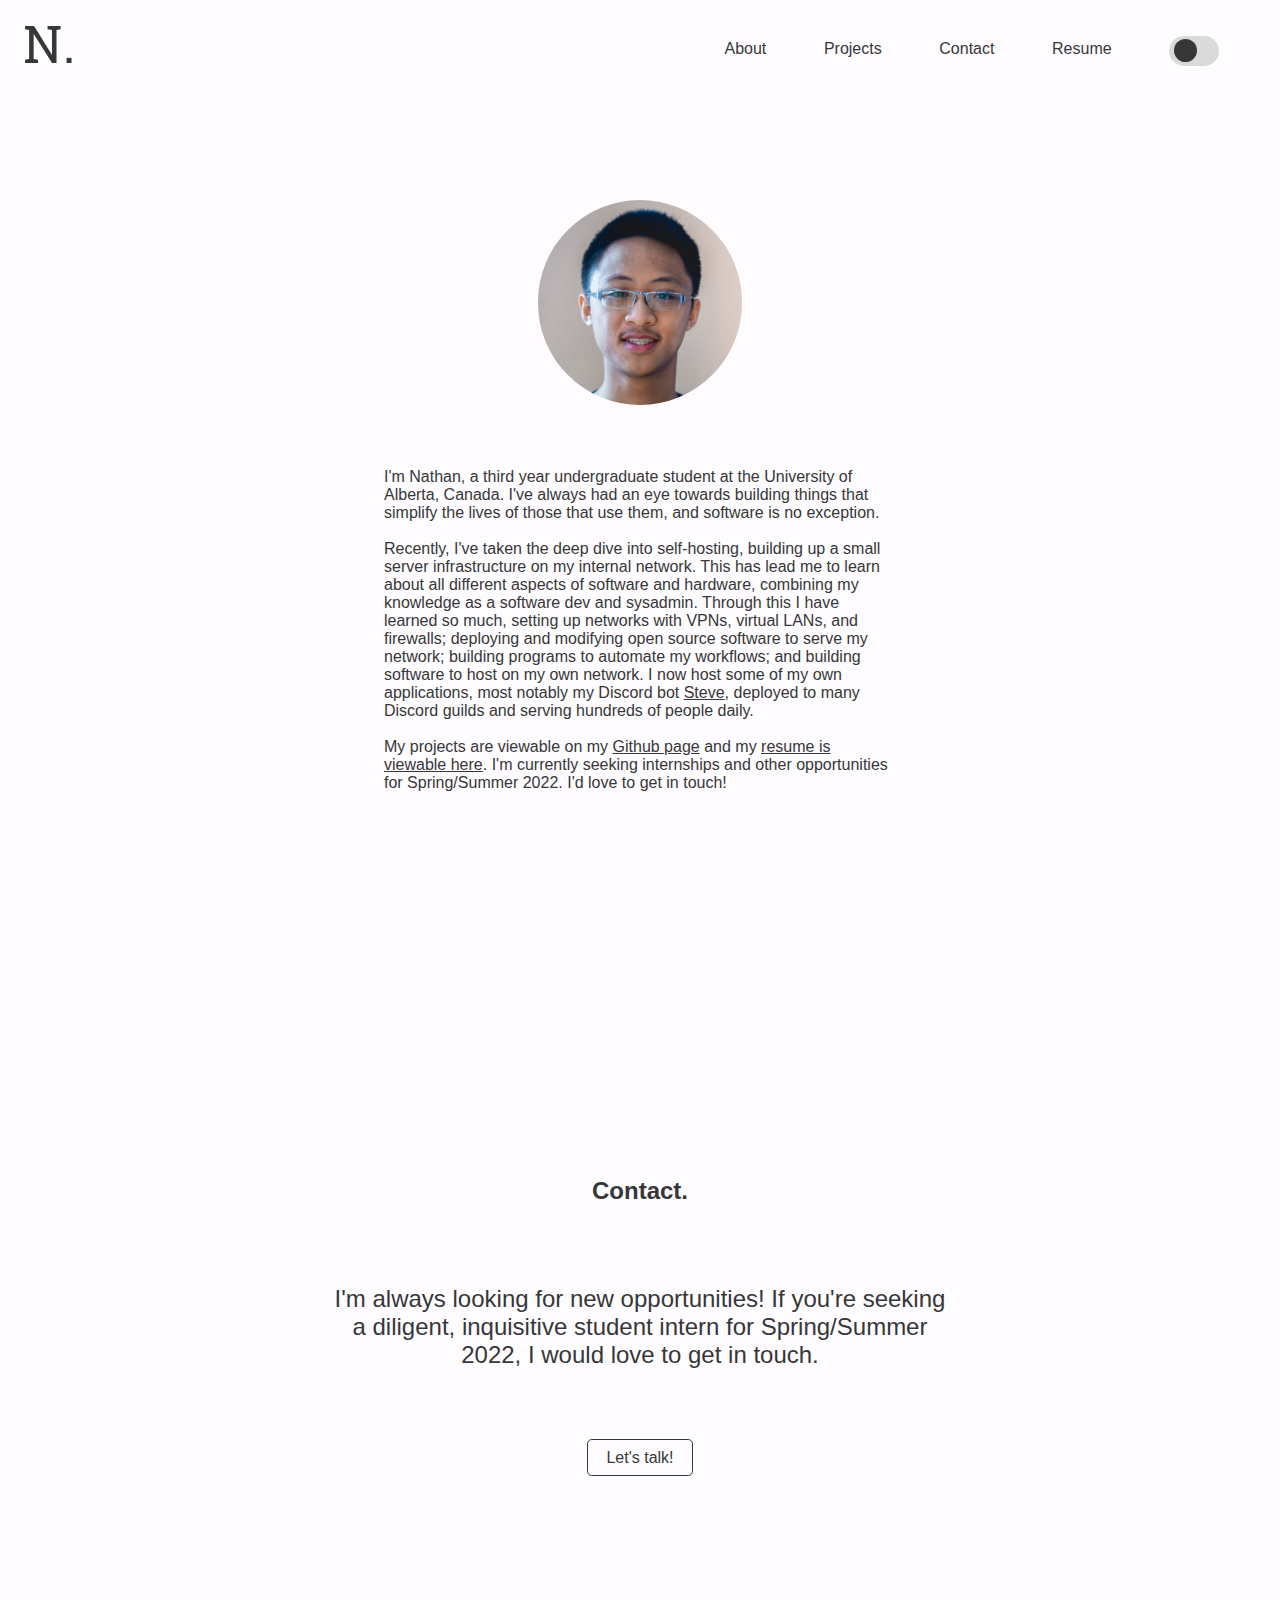
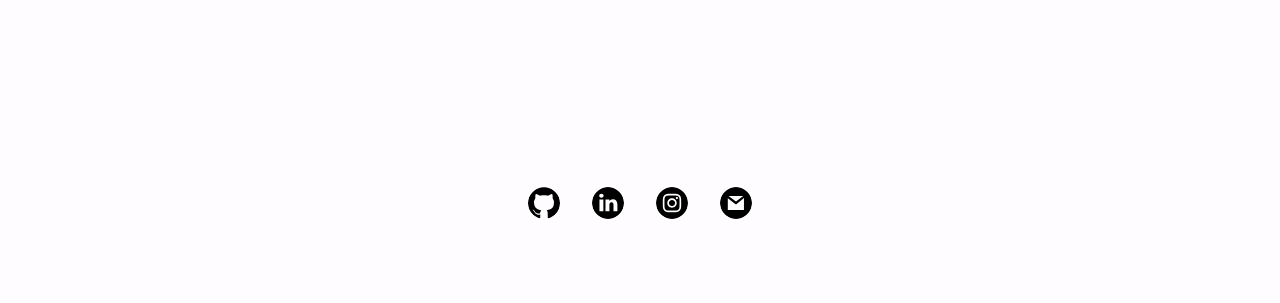
==== about.html @ d9bddba5 "Feat: Skip navigation button" ====
<!DOCTYPE html>
<html lang="en">

<head>
    <title>About</title>
    <link rel='icon' href='assets/icon.png' type='image/png' />
    <link rel="stylesheet" href="css/styles.css">
    <link
        href="https://fonts.googleapis.com/css2?family=DM+Mono&family=Montserrat&family=Roboto+Slab:wght@300;400&display=swap"
        rel="stylesheet">
    <meta http-equiv="Content-Type" content="text/html; charset=utf-8" />
    <meta name="viewport" content="width=device-width, initial-scale=1.0">

    <meta name="title" content="About Nathan Tang">
    <meta name="description"
        content="Hi there! I'm Nathan, a computing science undergraduate and software developer in Edmonton, CA.">

</head>

<body>

    <header>
        <a class="skipNavLink" href="#mainContent">Skip to main content</a>
        <a id="logo" title="Home" href="index.html">N.</a>
        <div class="navbar" id="navbar">
            <div id='navFloat'>
                <div id="navlinktop">
                    <a href='about.html' class="navlink">About</a>
                    <a href='projects.html' class="navlink">Projects</a>
                    <a href='index.html#contactIndex' class="navlink">Contact</a>
                    <a href='resume.html' class="navlink">Resume</a>
                    <label class="switch navlink" title="Toggle dark mode"><input id="toggle" type="checkbox"><span
                            class="slider round"></span></label>
                </div>
                <a href="javascript:void(0);" class="icon" onclick="hamburgerMenu()">
                    <img id="hamburgerMenuImage" src="assets/images/hamburger.svg" alt="Menu"></a>
            </div>
        </div>
    </header>

    <div id="mainContent">

        <div id="about">
            <img id="profile-image" src="assets/images/profileRes.jpg" alt="Profile picture">
            <div id="aboutText">
                <p></p>
                <p id="aboutDesc">I'm Nathan, a third year undergraduate student at the University of Alberta, Canada.
                    I've
                    always had an eye towards building things that simplify the lives of those that use them, and
                    software
                    is no exception. <br><br> Recently, I've taken the deep dive into self-hosting, building up a small
                    server infrastructure on my internal network. This has lead me to learn about all different aspects
                    of
                    software and hardware, combining my knowledge as a software dev and sysadmin. Through this I have
                    learned so much, setting up networks with VPNs, virtual LANs, and firewalls; deploying and modifying
                    open source software to serve my network; building programs to automate my workflows; and building
                    software to host on my own network. I now host some of my own applications, most notably my Discord
                    bot
                    <a href="https://top.gg/bot/773117222380896276" target="_blank" rel="noopener noreferrer">Steve</a>,
                    deployed to many Discord
                    guilds and serving hundreds of people daily. <br><br> My projects are viewable on my <a
                        href="https://github.com/nathanlytang" target="_blank" rel="noopener noreferrer">Github page</a>
                    and
                    my <a href="assets/Nathan Tang - Resume.pdf" target="_blank" rel="noopener noreferrer">resume is
                        viewable here</a>. I'm currently seeking
                    internships and other opportunities for Spring/Summer 2022. I'd love to get in touch!
                </p>
            </div>
        </div>


        <div class="contact" id="contactResume">
            <h2>Contact.</h2>
            <p class="contactDesc">I'm always looking for new opportunities! If you're seeking a diligent, inquisitive
                student intern for Spring/Summer 2022, I would love to get in touch.</p>
            <a class="letsTalkButton" href="mailto:nathan.ly.tang@gmail.com">Let's talk!</a>
        </div>

    </div>
    
    <div id="footer">
        <a target="_blank" rel="noopener noreferrer" class="footerLogo" href="https://github.com/nathanlytang/"
            title="GitHub"><img class="footerLogoImage" src="assets/images/GitHub-Mark-120px.svg" alt="Github"></a>
        <a target="_blank" rel="noopener noreferrer" class="footerLogo" href="https://www.linkedin.com/in/nathan-tang/"
            title="LinkedIn"><img class="footerLogoImage" src="assets/images/linkedin.svg" alt="Linkedin"></a>
        <a target="_blank" rel="noopener noreferrer" class="footerLogo" href="https://instagram.com/nathanlytang/"
            title="Instagram"><img class="footerLogoImage" src="assets/images/instagram.svg" alt="Instagram"></a>
        <a target="_blank" rel="noopener noreferrer" class="footerLogo" href="mailto:nathan.ly.tang@gmail.com"
            title="Email"><img class="footerLogoImage" src="assets/images/email.svg" alt="Email"></a>
    </div>


    <script src="js/main.js"></script>
</body>

</html>
---- css/styles.css ----
@media (prefers-color-scheme: light) {
    :root {
        --background-color: #FEFCFE;
        --foreground-color: #FEFCFE;
        /* --foreground-color: #36F1CD; */
        --shade-color: #FEFCFE;
        --accent-color: #373739;
        --title-color: #373739;
        --caption-color: #373739;
        --description-color: #373739;
        --filter-inverted: invert(0);
        --boxshadow: #dadada;
        --toggle: #373739;
        --toggle-bg: #dadada;
        --hover: #f5f5f5;
        --default-font: -apple-system, BlinkMacSystemFont, 'Segoe UI', Roboto, Oxygen, Ubuntu, Cantarell, 'Open Sans', 'Helvetica Neue', sans-serif;
        /* #222F41 */
        /* #373739 */
        /* #FEFCFE */
        /* #5076AD */
    }

    :root.dark {
        --background-color: #2F3136;
        --foreground-color: #2F3136;
        --title-color: #e3e3e3;
        --caption-color: #e3e3e3;
        --description-color: #d4d4d4;
        --shade-color: #323439;
        --boxshadow: #242529;
        --accent-color: #e3e3e3;
        --filter-inverted: invert(1);
        --toggle: #e3e3e3;
        --toggle-bg: #474a52;
        --hover: #26282c;
        --default-font: font-family: -apple-system, BlinkMacSystemFont, 'Segoe UI', Roboto, Oxygen, Ubuntu, Cantarell, 'Open Sans', 'Helvetica Neue', sans-serif;
    }
}

html {
    scroll-behavior: smooth;
}

body {
    margin: 0px 0px;
    z-index: 1;
    background-color: var(--background-color);
}

h2 {
    font-family: -apple-system, BlinkMacSystemFont, 'Segoe UI', Roboto, Oxygen, Ubuntu, Cantarell, 'Open Sans', 'Helvetica Neue', sans-serif;
    margin-bottom: 4rem;
    text-align: center;
    color: var(--title-color);
}

p {
    font-family: -apple-system, BlinkMacSystemFont, 'Segoe UI', Roboto, Oxygen, Ubuntu, Cantarell, 'Open Sans', 'Helvetica Neue', sans-serif;
    color: var(--description-color);
}

a {
    font-family: -apple-system, BlinkMacSystemFont, 'Segoe UI', Roboto, Oxygen, Ubuntu, Cantarell, 'Open Sans', 'Helvetica Neue', sans-serif;
    color: var(--description-color);
}

/* Navigation Bar */

.skipNavLink {
    /* border: 2px solid red; */
    background-color: #fa3939;
    padding: 0.5rem;
    border-radius: 0 0 8px 8px;
    color: white;
    font-size: 1rem;
    position: absolute;
    margin-left: 6rem;
    text-decoration: none;
    transform: translateY(-100%);
    outline: #fa3838;
}

.skipNavLink:focus {
    transform: translateY(0);
    transition-duration: 0.1s;
}

.navbar {
    overflow: hidden;
}

.navbar #navFloat {
    float: right;
}

.navbar #navlinktop {
    margin-right: 2rem;
    user-select: none;
}

.navbar .navlink {
    /* font-family: 'Roboto Slab', serif; */
    font-family: -apple-system, BlinkMacSystemFont, 'Segoe UI', Roboto, Oxygen, Ubuntu, Cantarell, 'Open Sans', 'Helvetica Neue', sans-serif;
    float: left;
    display: block;
    color: var(--title-color);
    text-align: center;
    text-decoration: none;
    margin: 2.5rem 1.8rem;
}

.navbar .icon {
    display: none;
    margin: 1.5rem;
    filter: var(--filter-inverted);
}

@media screen and (max-width: 600px) {
    .navbar .navlink {
        display: none;
    }

    .navbar .icon {
        float: right;
        display: block;
    }
}

@media screen and (max-width: 600px) {
    .navbar.responsive {
        position: relative;
    }

    .navbar.responsive .icon {
        position: absolute;
        right: 0;
        top: 0;
    }

    .navbar.responsive #navlinktop {
        margin-top: 4rem;
    }

    .navbar.responsive .navlink {
        font-size: 1.3rem;
        float: none;
        display: block;
        text-align: left;
        margin: 0 1rem 0.5rem 0;
    }
}

/* Dark mode toggle */

.switch {
    float: right;
    position: relative;
    width: 50px;
    height: 30px;
    bottom: 4px;
}

.switch input {
    opacity: 0;
    width: 0;
    height: 0;
}

.slider {
    position: absolute;
    cursor: pointer;
    top: 0;
    left: 0;
    right: 0;
    bottom: 0;
    background-color: var(--toggle-bg);
    -webkit-transition: .4s cubic-bezier(0.85, 0.05, 0.18, 1.35);
    transition: .4s cubic-bezier(0.85, 0.05, 0.18, 1.35);
}

.slider:before {
    position: absolute;
    content: "";
    height: 23px;
    width: 23px;
    left: 5px;
    bottom: 4px;
    background-color: var(--toggle);
    -webkit-transition: .4s cubic-bezier(0.85, 0.05, 0.18, 1.35);
    transition: .4s cubic-bezier(0.85, 0.05, 0.18, 1.35);
}

input:checked+.slider {
    background-color: var(--toggle-bg);
}

input:focus+.slider {
    box-shadow: 0 0 1px var(--toggle-bg);
}

input:checked+.slider:before {
    -webkit-transform: translateX(17px);
    -ms-transform: translateX(17px);
    transform: translateX(17px);
}

.slider.round {
    border-radius: 34px;
}

.slider.round:before {
    border-radius: 50%;
}

/* Logo */

#logo {
    font-family: 'Roboto Slab', serif;
    font-size: 3.2rem;
    margin: 1vh 2.5vh;
    padding-bottom: 1vh;
    float: left;
    text-decoration: none;
    color: var(--title-color);
    user-select: none;
}

#logo:visited {
    color: var(--title-color);
}

#logo:hover {
    animation: bounce 0.5s 1;
    -webkit-animation: bounce 0.5s 1;
    -moz-animation: bounce 0.5s 1;
    -o-animation: bounce 0.5s 1;
}

#backgroundWrapper {
    width: 100%;
    background: linear-gradient(170deg, var(--background-color) 0%, var(--background-color) 60%, var(--foreground-color) 60%, var(--foreground-color) 100%);
}

/* Description Section */

#description {
    clear: both;
    padding: 1vw 5.3vh;
    padding-top: 10.67vh;
    margin: auto;
    width: 70%;
    text-align: left;
    font-family: -apple-system, BlinkMacSystemFont, 'Segoe UI', Roboto, Oxygen, Ubuntu, Cantarell, 'Open Sans', 'Helvetica Neue', sans-serif;
    color: var(--description-color);
}

#hiDesc {
    margin-bottom: 0px;
    font-family: 'DM Mono', monospace;
    font-size: 0.9rem;
    color: var(--accent-color);
}

#name {
    font-size: 5rem;
    font-family: -apple-system, BlinkMacSystemFont, 'Segoe UI', Roboto, Oxygen, Ubuntu, Cantarell, 'Open Sans', 'Helvetica Neue', sans-serif;
    margin: 0px 0px 0px 0px;
    color: var(--title-color);
}

#nameDesc {
    font-family: -apple-system, BlinkMacSystemFont, 'Segoe UI', Roboto, Oxygen, Ubuntu, Cantarell, 'Open Sans', 'Helvetica Neue', sans-serif;
    font-size: 2.5rem;
    margin: 0px 0px 0px 0px;
    color: var(--caption-color);
}

#descriptionParagraph {
    width: 70%;
    text-align: left;
    overflow-wrap: break-word;
    margin-bottom: 10.67vh;
    font-size: 1rem;
}

#school-link:link {
    text-decoration: none;
    color: inherit;
}

#school-link:visited {
    color: inherit;
}

.letsTalkButton {
    font-family: -apple-system, BlinkMacSystemFont, 'Segoe UI', Roboto, Oxygen, Ubuntu, Cantarell, 'Open Sans', 'Helvetica Neue', sans-serif;
    margin-top: 0.53vh;
    border-style: solid;
    border-color: var(--accent-color);
    border-width: 0.2vh;
    padding: 1vh 2.1vh;
    border-radius: 0.53vh;
    text-decoration: none;
    color: var(--accent-color);
}

.letsTalkButton:visited {
    color: black;
}

#mainContent {
    /* clear: both; */
    /* z-index: -1; */
    width: 100%;
    margin: 0px auto;
    background-color: var(--foreground-color);
}

#scrollDown {
    margin: 0 auto;
    margin-top: 21.3vh;
    margin-bottom: 21vh;
    width: 2rem;
    height: 2rem;
    border: var(--accent-color);
    border-style: solid;
    border-width: 0 0.2rem 0.2rem 0;
    transform: rotate(45deg);
    animation: arrowPrompt 5s infinite;
    -webkit-animation: arrowPrompt 5s infinite;
    -moz-animation: arrowPrompt 5s infinite;
    -o-animation: arrowPrompt 5s infinite;
}

#scrollDown:hover {
    cursor: pointer;
    opacity: 60%;
}

/* Projects Showcase Section */

#projects {
    width: 80%;
    margin: 0 auto 1rem auto;
    padding-top: 5vh;
}

@media only screen and (max-width: 600px) {
    #projectsTiles {
        display: inline-grid;
        grid-template-columns: repeat(auto-fit, minmax(20rem, 1fr));
        max-width: 100vw;
        grid-gap: 1rem;
        list-style: none;
        position: relative;
        left: 50%;
        transform: translateX(-50%);
    }
}

@media only screen and (min-width: 600px) and (max-width: 2000px) {
    #projectsTiles {
        display: inline-grid;
        grid-template-columns: repeat(auto-fit, minmax(15rem, 1fr));
        max-width: 50vw;
        grid-gap: 1rem;
        list-style: none;
        position: relative;
        left: 50%;
        transform: translateX(-50%);
    }
}

@media only screen and (min-width: 2000px) {
    #projectsTiles {
        display: inline-grid;
        grid-template-columns: repeat(auto-fit, minmax(20rem, 1fr));
        max-width: 40vw;
        grid-gap: 1rem;
        list-style: none;
        position: relative;
        left: 50%;
        transform: translateX(-50%);
    }
}

.projectGallery {
    padding: 2rem 2rem 0 2rem;
    color: #071013;
    height: 20rem;
    position: relative;
    border-radius: 0.25em;
    background-color: var(--shade-color);
    box-shadow: 1px 1px 10px 1px var(--boxshadow);
}

.projectGallery:hover {
    transform: translateY(-5px);
}

.projectGitLink {
    float: right;
    width: 10%;
    opacity: 0.9;
}

.gitLogo {
    width: 100%;
    float: right;
    filter: var(--filter-inverted);
}

.projectGitLink:hover {
    /* Temp bounce effect */
    animation: bounce 0.5s 1;
    -webkit-animation: bounce 0.5s 1;
    -moz-animation: bounce 0.5s 1;
    -o-animation: bounce 0.5s 1;
}

.projectLink {
    float: right;
    width: 10%;
    margin-left: 10px;
}

.extern {
    width: 100%;
    float: right;
    filter: var(--filter-inverted);
    margin-left: 10px;
}

.projectLink:hover {
    /* Temp bounce effect */
    animation: bounce 0.5s 1;
    -webkit-animation: bounce 0.5s 1;
    -moz-animation: bounce 0.5s 1;
    -o-animation: bounce 0.5s 1;
}

.projectTitles {
    clear: both;
    margin-top: 4rem;
    font-family: -apple-system, BlinkMacSystemFont, 'Segoe UI', Roboto, Oxygen, Ubuntu, Cantarell, 'Open Sans', 'Helvetica Neue', sans-serif;
    font-size: 1.1rem;
    font-weight: 500;
    color: var(--title-color);
}

.projectDesc {
    font-family: -apple-system, BlinkMacSystemFont, 'Segoe UI', Roboto, Oxygen, Ubuntu, Cantarell, 'Open Sans', 'Helvetica Neue', sans-serif;
    margin-top: 2rem;
    margin-right: 2rem;
    color: var(--description-color);
    font-size: 0.98rem;
}

.projectKeywords {
    font-family: 'DM Mono', 'Courier New', Courier, monospace;
    font-size: 0.8rem;
    position: absolute;
    bottom: 2rem;
    word-spacing: 0.8em;
    color: var(--description-color);
}

#more-button {
    font-family: 'DM Mono', 'Courier New', Courier, monospace;
    font-size: 0.8rem;
    width: 100%;
    margin: 6vh auto;
    text-align: center;
}

#projects-page {
    width: 100%;
}

#project-page-desc {
    text-align: center;
    margin: 0vh auto 5vh auto;
}

/* Projects Page Section */

#projectExpandButton {
    font-family: var(--default-font);
    font-weight: 600;
    font-size: 1rem;
    color: var(--description-color);
    margin: 1em auto;
    padding: 0.6em 0.6em;
    border: none;
    background-color: var(--background-color);
}

#projectExpandButton:hover {
    cursor: pointer;
}

.projectCollapseButton {
    background-color: var(--background-color);
    font-family: -apple-system, BlinkMacSystemFont, 'Segoe UI', Roboto, Oxygen, Ubuntu, Cantarell, 'Open Sans', 'Helvetica Neue', sans-serif;
    color: var(--title-color);
    font-weight: bold;
    cursor: pointer;
    padding: 18px;
    border: none;
    text-align: left;
    outline: none;
    font-size: 1.2rem;
    width: 100%;
    margin: 0 auto;
    border-radius: 5px 5px 5px 5px;
}

.projectCollapseExpanded {
    border-radius: 5px;
    box-shadow: 1px 1px 10px 1px var(--boxshadow);
}

.active, .projectCollapseButton:hover {
    background-color: var(--hover);
    border-radius: 5px 5px 0px 0px;
}

.projectCollapseButton:after {
    content: '\002B';
    color: var(--accent-color);
    font-weight: bold;
    float: right;
    margin: 0 auto;
}

.active:after {
    content: "\2212";
    color: var(--accent-color);
}

.projectCollapseGallery {
    color: var(--description-color);
    padding: 0 18px;
    max-height: 0;
    overflow: hidden;
    transition: max-height 0.2s ease-out;
    background-color: var(--background-color);
    margin: 0 auto;
    margin-bottom: 1vh;
    border-radius: 0px 0px 5px 5px;
}

.projectCollapseKeywords {
    font-family: 'DM Mono', 'Courier New', Courier, monospace;
    font-size: 0.8rem;
    font-weight: normal;
    margin: auto auto;
    word-spacing: 0.5em;
    color: var(--description-color);
    margin-top: 1vh;
}

.projectCollpaseDescSec {
    float: left;
    display: inline;
    width: 100%;
}

.projectCollapseDesc {
    font-size: 1rem;
    color: var(--description-color);
    text-align: left;
}

.projectCollapseGitLink {
    float: right;
    width: 1.5rem;
    opacity: 0.9;
}

.CollapseGitLogo {
    display: inline;
    width: 100%;
    float: right;
    filter: var(--filter-inverted);
}

.projectCollapseExternLink {
    float: right;
    width: 1.5rem;
    opacity: 0.9;
    margin-left: 10px;
}

.CollapseExternLogo {
    display: inline;
    width: 100%;
    float: right;
    filter: var(--filter-inverted);
}

.projectImage {
    display: block;
    margin: 2vh auto;
    box-shadow: 1px 1px 10px 1px var(--boxshadow);
}

@media only screen and (max-width: 900px) {
    #projectCollapse {
        width: 90%;
        margin: 0 auto;
    }
}

@media only screen and (min-width: 900px) and (max-width: 1500px) {
    #projectCollapse {
        width: 70%;
        margin: 0 auto;
    }
}

@media only screen and (min-width: 1500px) and (max-width: 2000px) {
    #projectCollapse {
        width: 40%;
        margin: 0 auto;
    }
}

@media only screen and (min-width: 2000px) {
    #projectCollapse {
        width: 40%;
        margin: 0 auto;
    }
}

/* Contact Section */

@media only screen and (min-width: 600px) {
    .contact {
        width: 80%;
        margin: 20rem auto 12rem;
        padding-top: 5vh;
        text-align: center;
    }
}

@media only screen and (max-width: 600px) {
    .contact {
        width: 80%;
        margin: 8rem auto;
        padding-top: 5vh;
        text-align: center;
    }

    .contactDesc {
        text-align: justify;
    }
}

.contactDesc {
    width: 60%;
    text-align: center;
    font-family: -apple-system, BlinkMacSystemFont, 'Segoe UI', Roboto, Oxygen, Ubuntu, Cantarell, 'Open Sans', 'Helvetica Neue', sans-serif;
    font-size: 1.5rem;
    margin: 5rem auto;
    color: var(--description-color);
}

#footer {
    vertical-align: middle;
    display: inline-flex;
    margin: 0 auto;
    position: relative;
    left: 50%;
    transform: translateX(-50%);
}

@media only screen and (min-width: 600px) {
    .footerLogo {
        display: inline-table;
        margin: 8rem 1rem 5rem;
        filter: var(--filter-inverted);
    }

    .footerLogoImage {
        width: 2rem;
        border-radius: 50%;
    }
}

@media only screen and (max-width: 600px) {
    .footerLogo {
        margin: 3rem 1rem 3rem;
        filter: var(--filter-inverted);
    }

    .footerLogoImage {
        width: 2rem;
        border-radius: 50%;
    }
}


/* Resume Page */

@media only screen and (max-width: 600px) {
    /* #resume {
        width: 90%;
        height: 80vh;
        margin: 0 auto;
        margin-bottom: 10rem;
    }
    
    iframe {
        display: block;
        width: 100%;
        height: 100%;
        margin: 5rem 0;
    }     */

    #adobe-dc-view {
        width: 90%;
        margin: 0 auto;
        box-shadow: 1px 1px 10px 1px #dadada;
    }
}

@media only screen and (min-width: 600px) and (max-width: 1400px) {
    #adobe-dc-view {
        width: 70%;
        margin: 0 auto;
        box-shadow: 1px 1px 10px 1px var(--boxshadow);
    }
}

@media only screen and (min-width: 1400px) and (max-width: 2000px) {
    /* #resume {
        width: 80%;
        height: 120vh;
        margin: 0 auto;
        margin-bottom: 10rem;
    } */

    /* iframe {
        display: block;
        width: 56%;
        height: 96%;
        margin: 5rem auto;
    } */

    #adobe-dc-view {
        width: 35%;
        margin: 0 auto;
        box-shadow: 1px 1px 10px 1px var(--boxshadow);
    }
}

@media only screen and (min-width: 2000px) {
    #adobe-dc-view {
        width: 40%;
        margin: 0 auto;
        box-shadow: 1px 1px 10px 1px var(--boxshadow);
    }
}

#classicPDF {
    width: 90%;
    margin: 0 auto;
    text-align: center;
}

/* About Page */

#about {
    font-family: -apple-system, BlinkMacSystemFont, 'Segoe UI', Roboto, Oxygen, Ubuntu, Cantarell, 'Open Sans', 'Helvetica Neue', sans-serif;
    width: 80%;
    margin: 0 auto;
}

@media only screen and (min-width: 1200px) {
    #profile-image {
        display: block;
        margin: 10vh auto 0 auto;
        width: 20%;
        border-radius: 50%;
    }

    #aboutDesc {
        width: 50%;
        margin: 7vh auto;
        color: var(--description-color);
    }
}

@media only screen and (min-width: 600px) and (max-width: 1200px) {
    #profile-image {
        display: block;
        margin: 10vh auto 0 auto;
        width: 50%;
        border-radius: 50%;
    }

    #aboutDesc {
        width: 70%;
        margin: 7vh auto;
        color: var(--description-color);
    }
}

@media only screen and (max-width: 600px) {
    #profile-image {
        display: block;
        margin: 10vh auto 0 auto;
        width: 80%;
        border-radius: 50%;
    }

    #aboutDesc {
        width: 90%;
        margin: 7vh auto;
        color: var(--description-color);
    }
}

#aboutText {
    width: 100%;
    margin: 0 auto;
}



/* Keyframe Animations */

@-webkit-keyframes bounce {
    0%, 100% {
        -webkit-transform: translateY(0);
    }

    40% {
        -webkit-transform: translateY(-1.6vh);
    }

    60% {
        -webkit-transform: translateY(0);
    }

    70% {
        -webkit-transform: translateY(-0.533vh);
    }

    100% {
        -webkit-transform: translateY(0);
    }
}

@-moz-keyframes bounce {
    0%, 100% {
        -moz-transform: translateY(0);
    }

    40% {
        -moz-transform: translateY(-1.6vh);
    }

    60% {
        -moz-transform: translateY(0);
    }

    70% {
        -moz-transform: translateY(-0.533vh);
    }

    100% {
        -moz-transform: translateY(0);
    }
}

@-o-keyframes bounce {
    0%, 100% {
        -o-transform: translateY(0);
    }

    40% {
        -o-transform: translateY(-1.6vh);
    }

    60% {
        -o-transform: translateY(0);
    }

    70% {
        -o-transform: translateY(-0.533vh);
    }

    100% {
        -o-transform: translateY(0);
    }
}

@keyframes bounce {
    0%, 100% {
        transform: translateY(0);
    }

    40% {
        transform: translateY(-1.6vh);
    }

    60% {
        transform: translateY(0);
    }

    70% {
        transform: translateY(-0.533vh)
    }

    100% {
        transform: translateY(0)
    }
}

@-webkit-keyframes arrowPrompt {
    0%, 100% {
        -webkit-transform: translateY(0) rotate(45deg);
    }

    90% {
        -webkit-transform: translateY(2.13vh) rotate(45deg);
    }

    80% {
        -webkit-transform: translateY(0) rotate(45deg);
    }
}

@-moz-keyframes arrowPrompt {
    0%, 100% {
        -moz-transform: translateY(0) rotate(45deg);
    }

    90% {
        -moz-transform: translateY(2.13vh) rotate(45deg);
    }

    80% {
        -moz-transform: translateY(0) rotate(45deg);
    }
}

@-o-keyframes arrowPrompt {
    0%, 100% {
        -o-transform: translateY(0) rotate(45deg);
    }

    90% {
        -o-transform: translateY(2.13vh) rotate(45deg);
    }

    80% {
        -o-transform: translateY(0) rotate(45deg);
    }
}

@keyframes arrowPrompt {
    0%, 100% {
        transform: translateY(0) rotate(45deg);
    }

    90% {
        transform: translateY(2.13vh) rotate(45deg);
    }

    80% {
        transform: translateY(0) rotate(45deg);
    }
}
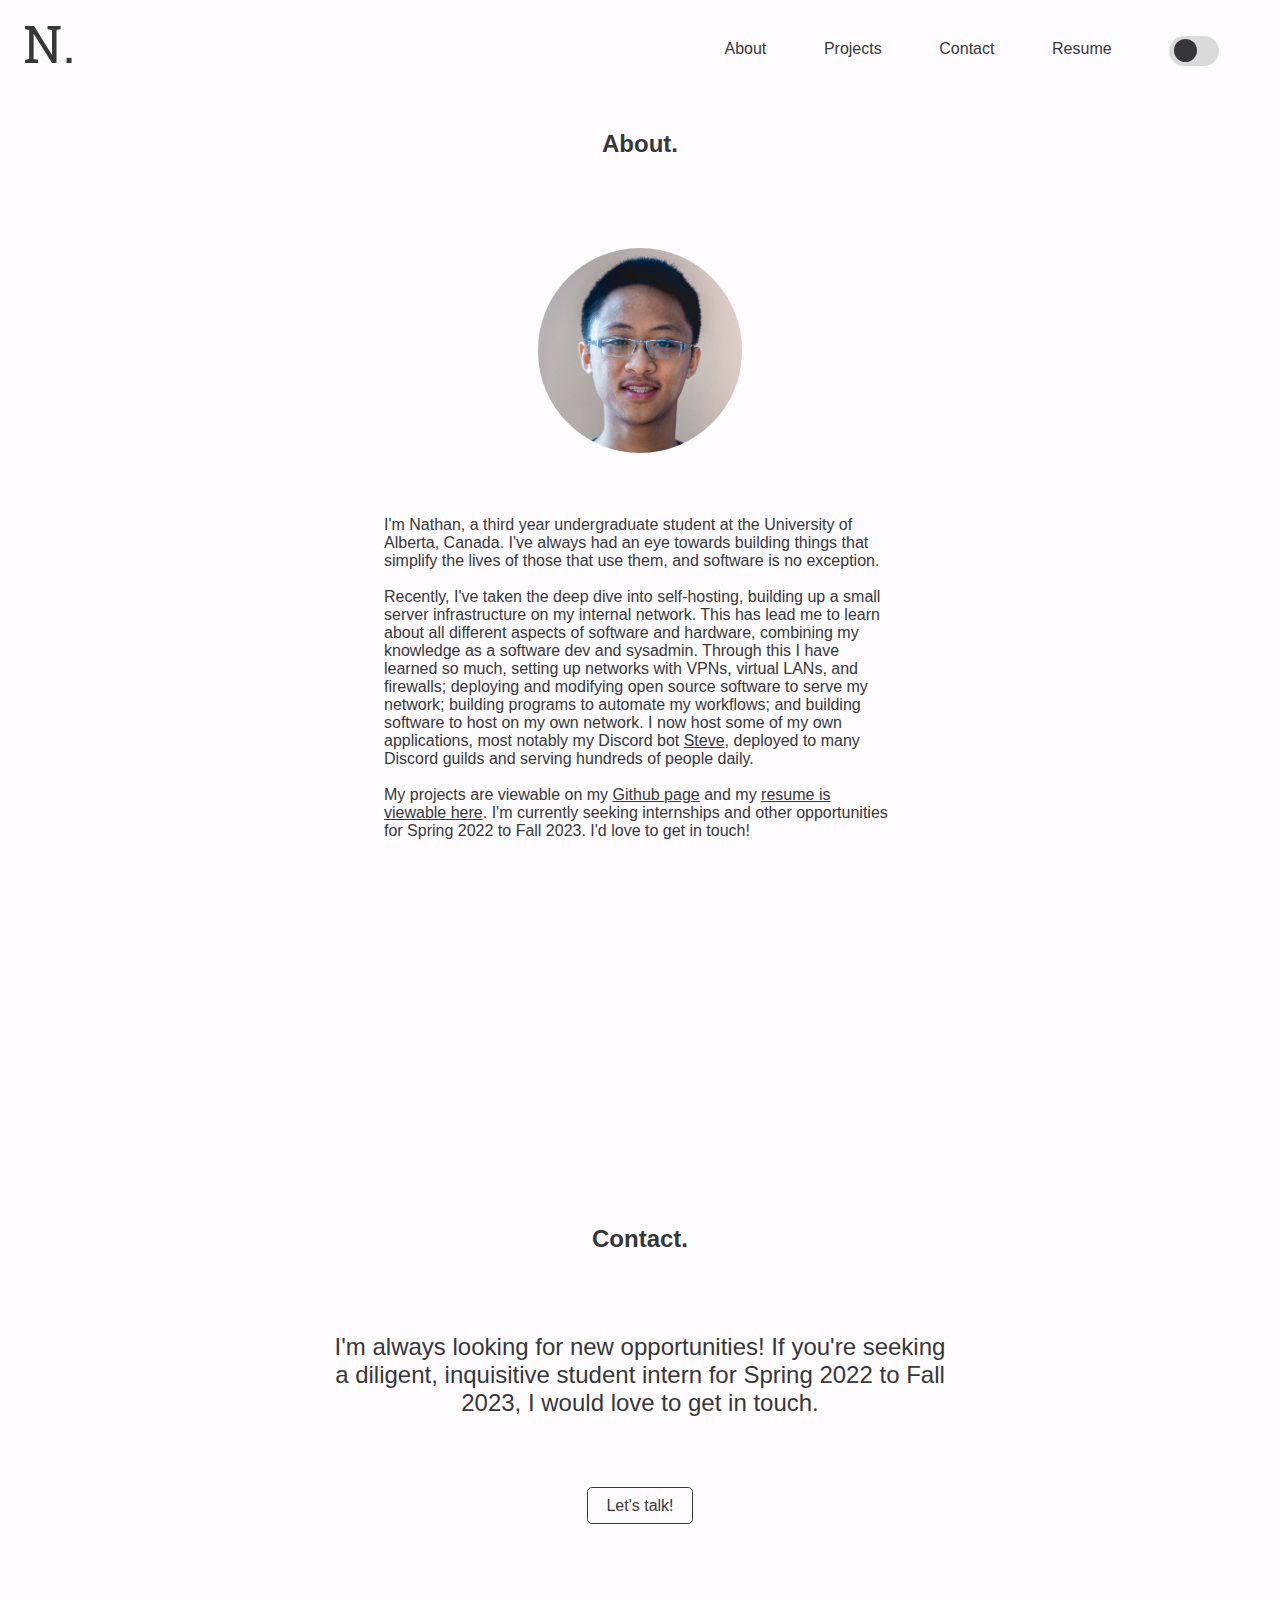
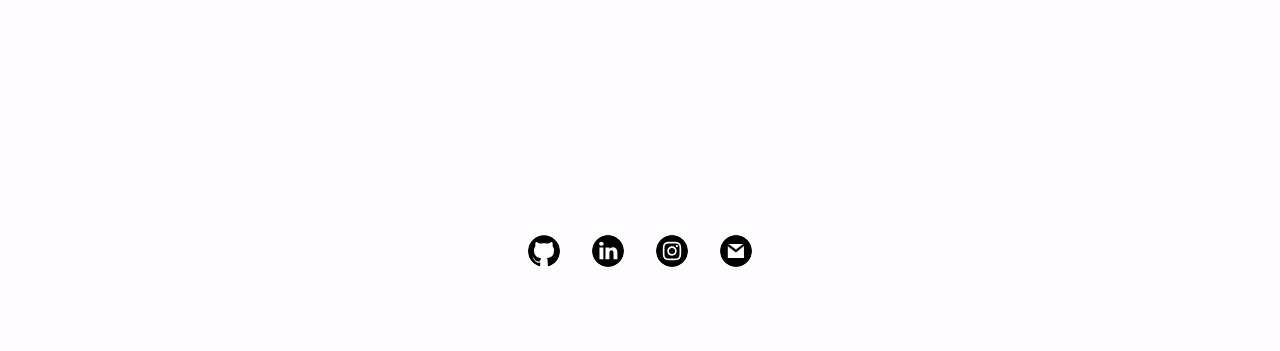
==== commit e4f46ca1: "Update availability" ====
--- a/about.html
+++ b/about.html
@@ -41,6 +41,7 @@
     <div id="mainContent">
 
         <div id="about">
+            <h2>About.</h2>
             <img id="profile-image" src="assets/images/profileRes.jpg" alt="Profile picture">
             <div id="aboutText">
                 <p></p>
@@ -63,7 +64,7 @@
                     and
                     my <a href="assets/Nathan Tang - Resume.pdf" target="_blank" rel="noopener noreferrer">resume is
                         viewable here</a>. I'm currently seeking
-                    internships and other opportunities for Spring/Summer 2022. I'd love to get in touch!
+                    internships and other opportunities for Spring 2022 to Fall 2023. I'd love to get in touch!
                 </p>
             </div>
         </div>
@@ -72,7 +73,7 @@
         <div class="contact" id="contactResume">
             <h2>Contact.</h2>
             <p class="contactDesc">I'm always looking for new opportunities! If you're seeking a diligent, inquisitive
-                student intern for Spring/Summer 2022, I would love to get in touch.</p>
+                student intern for Spring 2022 to Fall 2023, I would love to get in touch.</p>
             <a class="letsTalkButton" href="mailto:nathan.ly.tang@gmail.com">Let's talk!</a>
         </div>
 
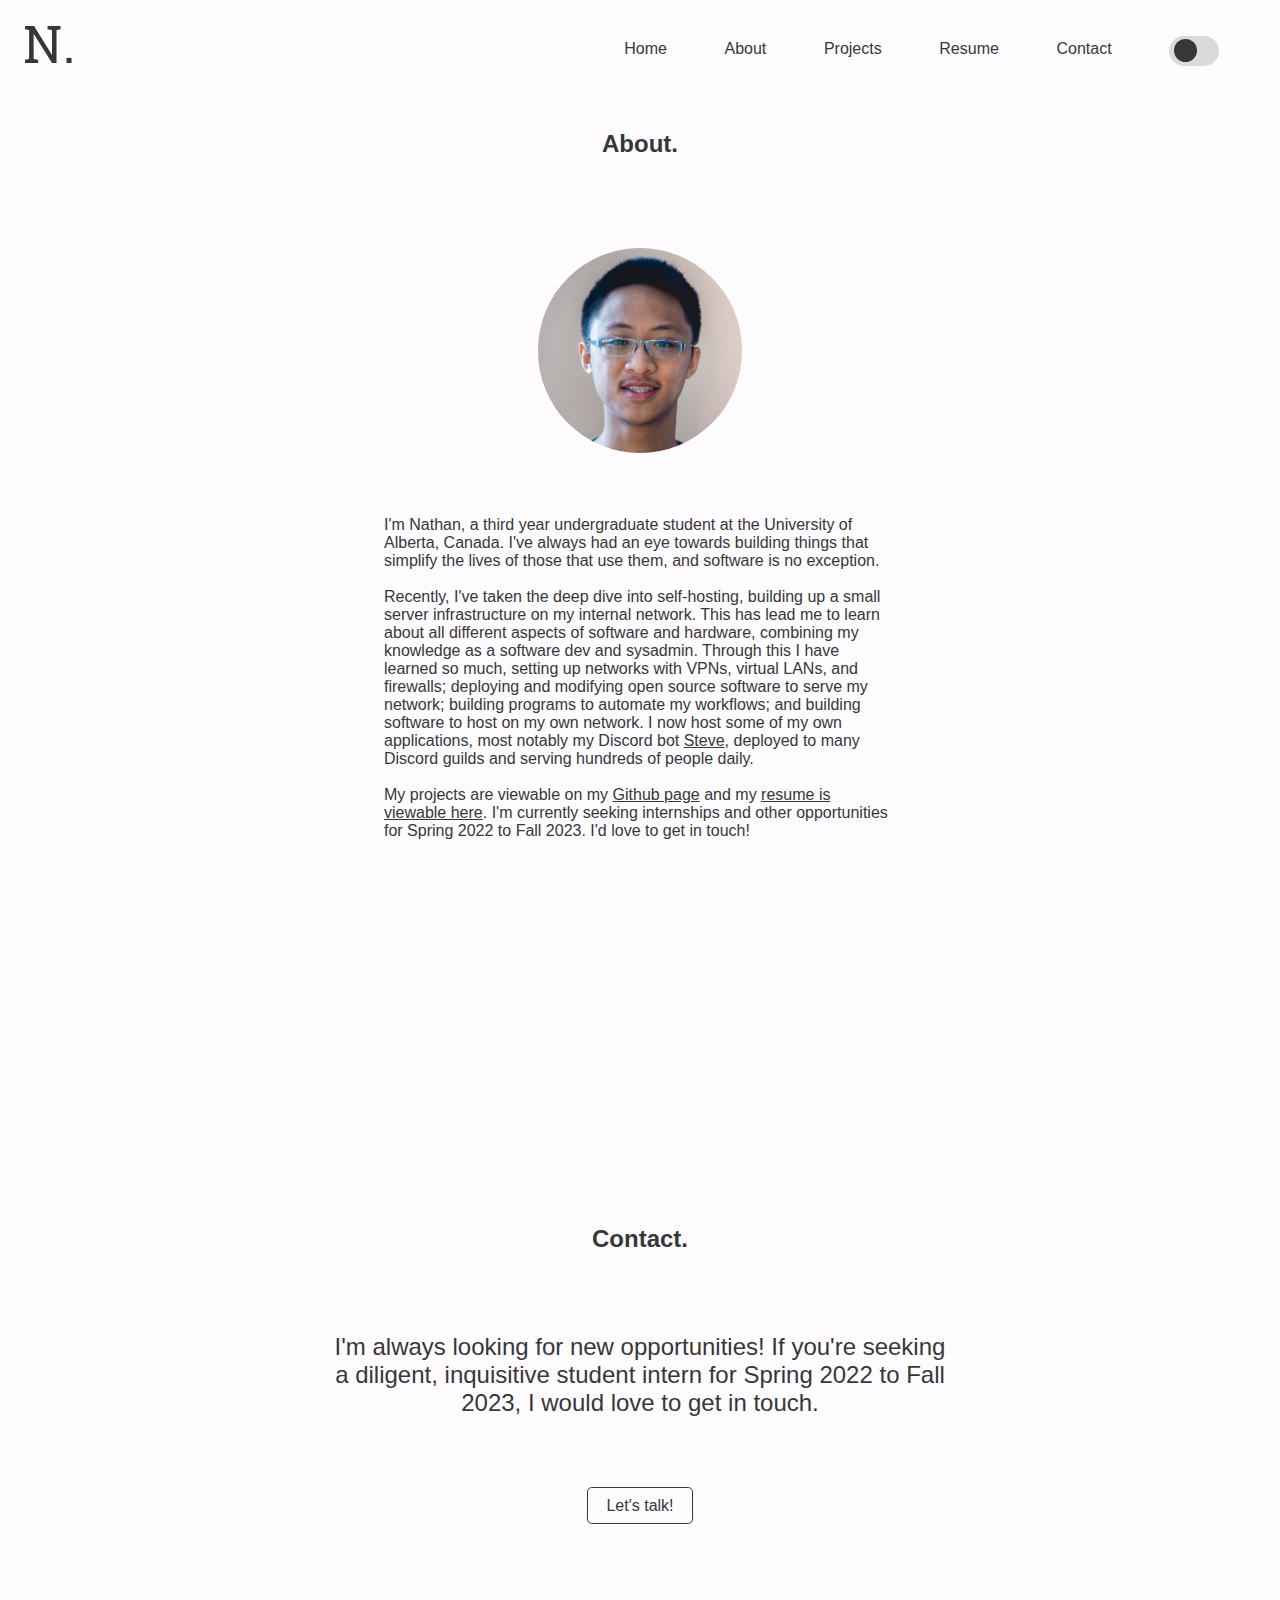
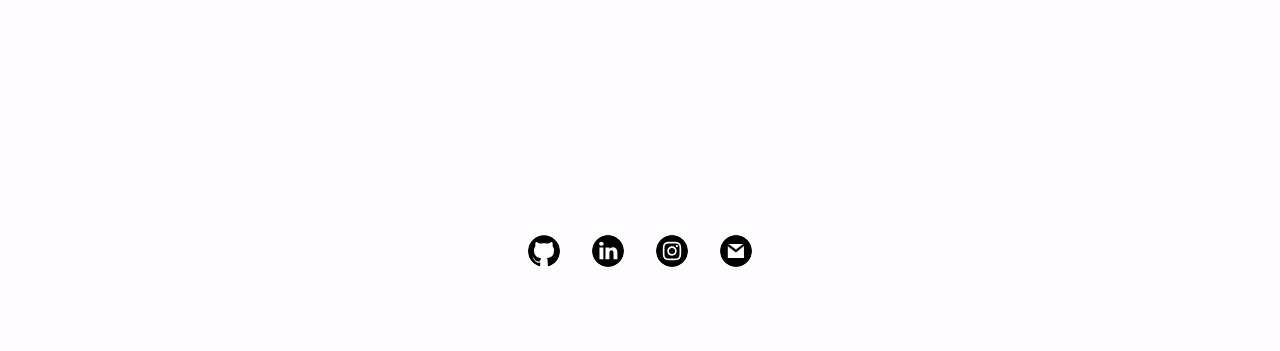
==== commit b4c5d3b6: "Feat: Add home page" ====
--- a/about.html
+++ b/about.html
@@ -25,10 +25,11 @@
         <div class="navbar" id="navbar">
             <div id='navFloat'>
                 <div id="navlinktop">
+                    <a href='index.html' class="navlink">Home</a>
                     <a href='about.html' class="navlink">About</a>
                     <a href='projects.html' class="navlink">Projects</a>
+                    <a href='resume.html' class="navlink">Resume</a>
                     <a href='index.html#contactIndex' class="navlink">Contact</a>
-                    <a href='resume.html' class="navlink">Resume</a>
                     <label class="switch navlink" title="Toggle dark mode"><input id="toggle" type="checkbox"><span
                             class="slider round"></span></label>
                 </div>
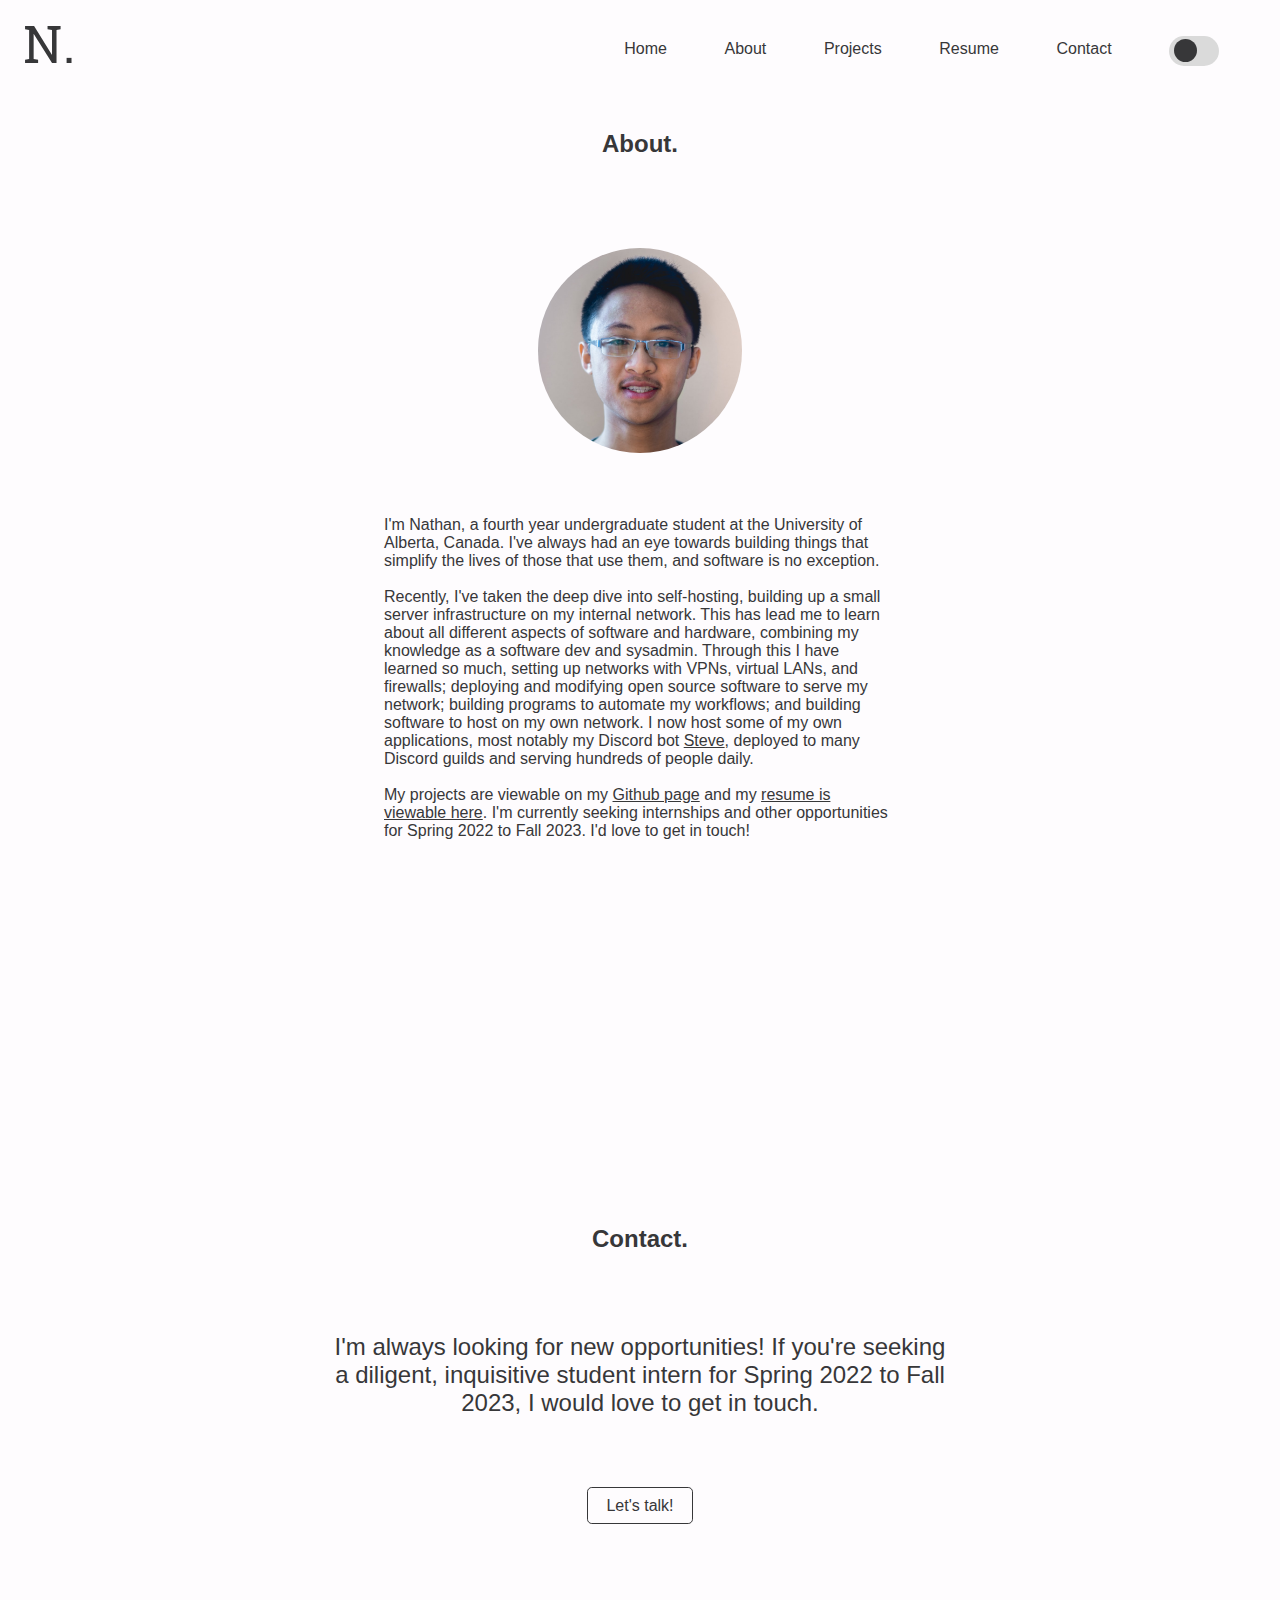
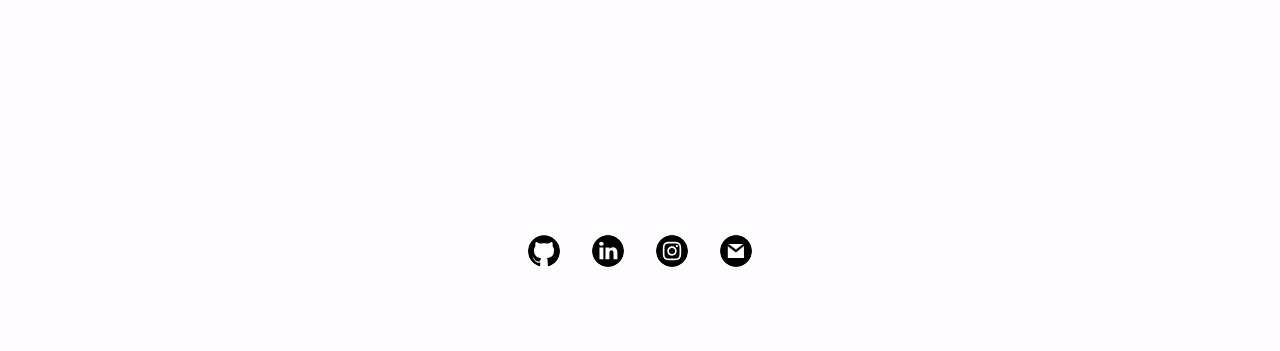
==== commit 7f561101: "Fix: Hamburger mennu now an image rather than link" ====
--- a/about.html
+++ b/about.html
@@ -33,8 +33,8 @@
                     <label class="switch navlink" title="Toggle dark mode"><input id="toggle" type="checkbox"><span
                             class="slider round"></span></label>
                 </div>
-                <a href="javascript:void(0);" class="icon" onclick="hamburgerMenu()">
-                    <img id="hamburgerMenuImage" src="assets/images/hamburger.svg" alt="Menu"></a>
+                <img id="hamburgerMenuImage" class="icon" src="assets/images/hamburger.svg" alt="Menu"
+                    onclick="hamburgerMenu()" />
             </div>
         </div>
     </header>
@@ -46,7 +46,7 @@
             <img id="profile-image" src="assets/images/profileRes.jpg" alt="Profile picture">
             <div id="aboutText">
                 <p></p>
-                <p id="aboutDesc">I'm Nathan, a third year undergraduate student at the University of Alberta, Canada.
+                <p id="aboutDesc">I'm Nathan, a fourth year undergraduate student at the University of Alberta, Canada.
                     I've
                     always had an eye towards building things that simplify the lives of those that use them, and
                     software
@@ -79,7 +79,7 @@
         </div>
 
     </div>
-    
+
     <div id="footer">
         <a target="_blank" rel="noopener noreferrer" class="footerLogo" href="https://github.com/nathanlytang/"
             title="GitHub"><img class="footerLogoImage" src="assets/images/GitHub-Mark-120px.svg" alt="Github"></a>
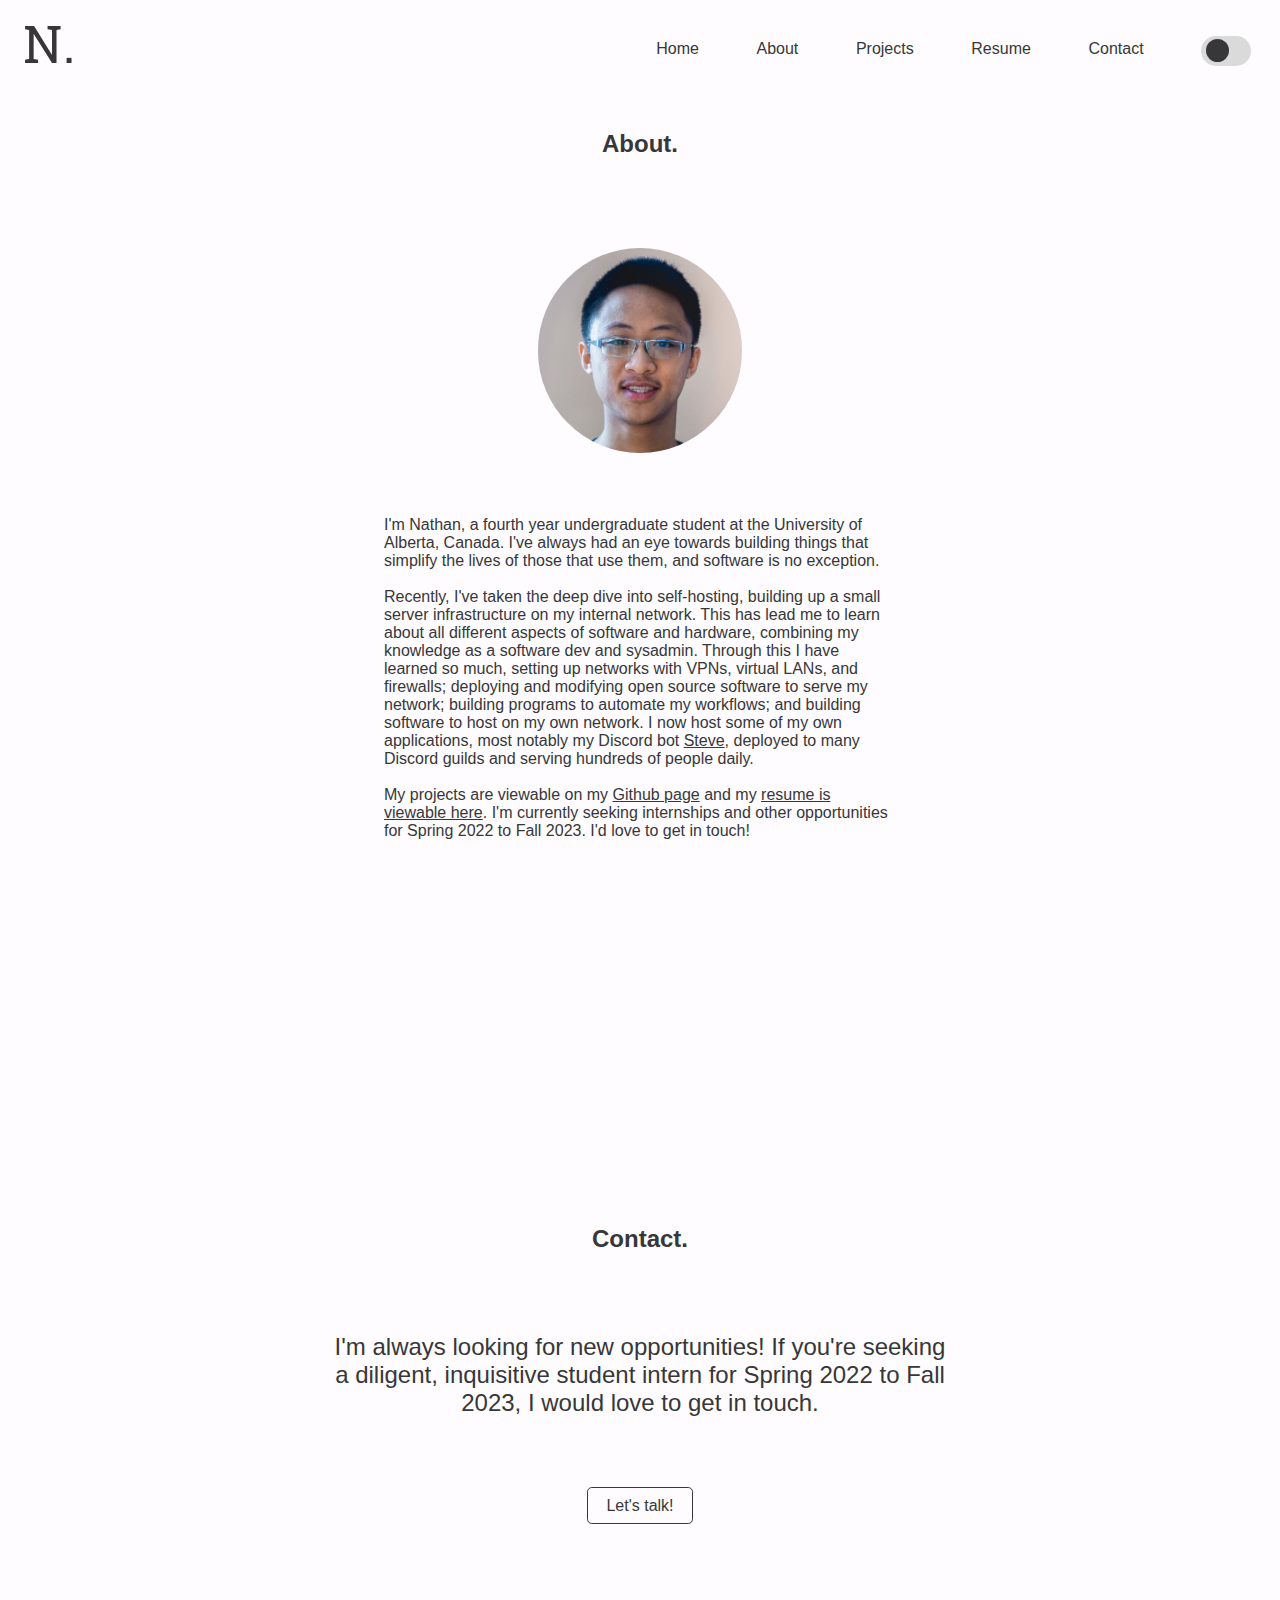
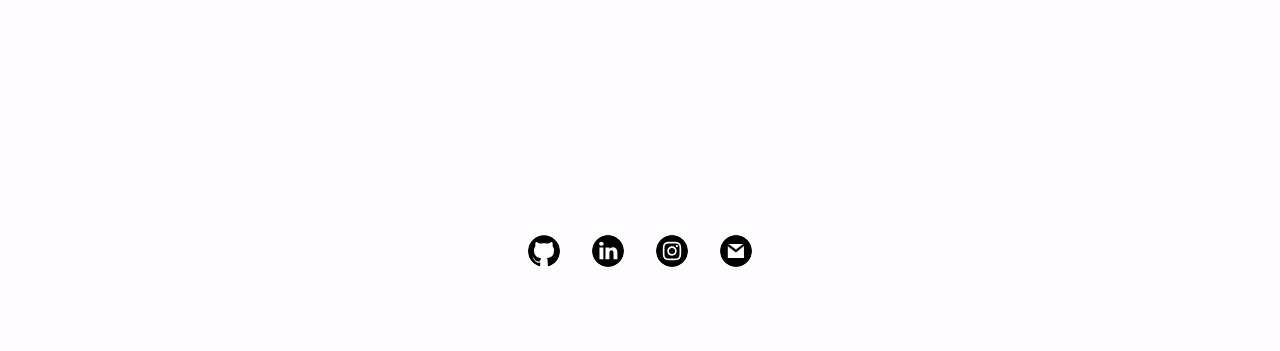
==== commit df8816a1: "Feat: Animate hamburger and exit button" ====
--- a/about.html
+++ b/about.html
@@ -34,6 +34,8 @@
                             class="slider round"></span></label>
                 </div>
                 <img id="hamburgerMenuImage" class="icon" src="assets/images/hamburger.svg" alt="Menu"
+                    onclick="hamburgerMenu()" />
+                <img id="exitMenuImage" class="icon" src="assets/images/exit.svg" alt="Menu"
                     onclick="hamburgerMenu()" />
             </div>
         </div>
--- a/css/styles.css
+++ b/css/styles.css
@@ -33,7 +33,7 @@
         --toggle: #e3e3e3;
         --toggle-bg: #474a52;
         --hover: #26282c;
-        --default-font: font-family: -apple-system, BlinkMacSystemFont, 'Segoe UI', Roboto, Oxygen, Ubuntu, Cantarell, 'Open Sans', 'Helvetica Neue', sans-serif;
+        --default-font: -apple-system, BlinkMacSystemFont, 'Segoe UI', Roboto, Oxygen, Ubuntu, Cantarell, 'Open Sans', 'Helvetica Neue', sans-serif;
     }
 }
 
@@ -48,26 +48,25 @@
 }
 
 h2 {
-    font-family: -apple-system, BlinkMacSystemFont, 'Segoe UI', Roboto, Oxygen, Ubuntu, Cantarell, 'Open Sans', 'Helvetica Neue', sans-serif;
+    font-family: var(--default-font);
     margin-bottom: 4rem;
     text-align: center;
     color: var(--title-color);
 }
 
 p {
-    font-family: -apple-system, BlinkMacSystemFont, 'Segoe UI', Roboto, Oxygen, Ubuntu, Cantarell, 'Open Sans', 'Helvetica Neue', sans-serif;
+    font-family: var(--default-font);
     color: var(--description-color);
 }
 
 a {
-    font-family: -apple-system, BlinkMacSystemFont, 'Segoe UI', Roboto, Oxygen, Ubuntu, Cantarell, 'Open Sans', 'Helvetica Neue', sans-serif;
+    font-family: var(--default-font);
     color: var(--description-color);
 }
 
 /* Navigation Bar */
 
 .skipNavLink {
-    /* border: 2px solid red; */
     background-color: #fa3939;
     padding: 0.5rem;
     border-radius: 0 0 8px 8px;
@@ -94,13 +93,11 @@
 }
 
 .navbar #navlinktop {
-    margin-right: 2rem;
     user-select: none;
 }
 
 .navbar .navlink {
-    /* font-family: 'Roboto Slab', serif; */
-    font-family: -apple-system, BlinkMacSystemFont, 'Segoe UI', Roboto, Oxygen, Ubuntu, Cantarell, 'Open Sans', 'Helvetica Neue', sans-serif;
+    font-family: var(--default-font);
     float: left;
     display: block;
     color: var(--title-color);
@@ -116,17 +113,33 @@
 }
 
 @media screen and (max-width: 600px) {
+
+    #exitMenuImage {
+        visibility: hidden;
+        opacity: 0;
+        transition: opacity 0.5s;
+    }
+
+    #hamburgerMenuImage {
+        opacity: 1;
+        transition: opacity 0.5s;
+    }
+
     .navbar .navlink {
         display: none;
+        visibility: hidden;
+    }
+
+    #navFloat {
+        height: 4rem;
+        transition: ease-in-out 0.2s;
     }
 
     .navbar .icon {
         float: right;
         display: block;
     }
-}
-
-@media screen and (max-width: 600px) {
+
     .navbar.responsive {
         position: relative;
     }
@@ -137,16 +150,33 @@
         top: 0;
     }
 
+    .navbar.responsive #navFloat {
+        width: 100vw;
+        height: 100vh;
+        transition: ease-in-out 0.2s;
+    }
+
     .navbar.responsive #navlinktop {
-        margin-top: 4rem;
+        width: 100%;
+        margin: 0 auto;
+        position: absolute;
+        top: 50%;
+        transform: translateY(-50%);
+    }
+
+    .navbar.responsive #navlinktop .switch {
+        margin-top: 5rem;
+        left: 50%;
+        transform: translateX(-50%);
     }
 
     .navbar.responsive .navlink {
-        font-size: 1.3rem;
+        font-size: 2rem;
         float: none;
         display: block;
-        text-align: left;
-        margin: 0 1rem 0.5rem 0;
+        text-align: center;
+        margin: 0 0rem 1rem 0;
+        visibility: visible;
     }
 }
 
@@ -218,7 +248,6 @@
     font-family: 'Roboto Slab', serif;
     font-size: 3.2rem;
     margin: 1vh 2.5vh;
-    padding-bottom: 1vh;
     float: left;
     text-decoration: none;
     color: var(--title-color);
@@ -250,7 +279,7 @@
     margin: auto;
     width: 70%;
     text-align: left;
-    font-family: -apple-system, BlinkMacSystemFont, 'Segoe UI', Roboto, Oxygen, Ubuntu, Cantarell, 'Open Sans', 'Helvetica Neue', sans-serif;
+    font-family: var(--default-font);
     color: var(--description-color);
 }
 
@@ -263,13 +292,13 @@
 
 #name {
     font-size: 5rem;
-    font-family: -apple-system, BlinkMacSystemFont, 'Segoe UI', Roboto, Oxygen, Ubuntu, Cantarell, 'Open Sans', 'Helvetica Neue', sans-serif;
+    font-family: var(--default-font);
     margin: 0px 0px 0px 0px;
     color: var(--title-color);
 }
 
 #nameDesc {
-    font-family: -apple-system, BlinkMacSystemFont, 'Segoe UI', Roboto, Oxygen, Ubuntu, Cantarell, 'Open Sans', 'Helvetica Neue', sans-serif;
+    font-family: var(--default-font);
     font-size: 2.5rem;
     margin: 0px 0px 0px 0px;
     color: var(--caption-color);
@@ -283,6 +312,23 @@
     font-size: 1rem;
 }
 
+@media only screen and (max-width: 600px) {
+    #name {
+        font-size: 4rem;
+        line-height: 100%;
+        margin-bottom: 1rem;
+    }
+
+    #nameDesc {
+        font-size: 1.8rem;
+    }
+
+    #descriptionParagraph {
+        width: 100%;
+    }
+
+}
+
 #school-link:link {
     text-decoration: none;
     color: inherit;
@@ -293,7 +339,7 @@
 }
 
 .letsTalkButton {
-    font-family: -apple-system, BlinkMacSystemFont, 'Segoe UI', Roboto, Oxygen, Ubuntu, Cantarell, 'Open Sans', 'Helvetica Neue', sans-serif;
+    font-family: var(--default-font);
     margin-top: 0.53vh;
     border-style: solid;
     border-color: var(--accent-color);
@@ -345,42 +391,40 @@
     padding-top: 5vh;
 }
 
-@media only screen and (max-width: 600px) {
+#projectsTiles {
+    display: inline-grid;
+    grid-gap: 1rem;
+    left: 50%;
+    list-style: none;
+    position: relative;
+    transform: translateX(-50%);
+}
+
+@media only screen and (max-width: 300px) {
     #projectsTiles {
-        display: inline-grid;
+        grid-template-columns: repeat(auto-fit, minmax(15em, 1fr));
+        max-width: 100vw;
+    }
+}
+
+@media only screen and (min-width: 300px) and (max-width: 600px) {
+    #projectsTiles {
         grid-template-columns: repeat(auto-fit, minmax(20rem, 1fr));
         max-width: 100vw;
-        grid-gap: 1rem;
-        list-style: none;
-        position: relative;
-        left: 50%;
-        transform: translateX(-50%);
     }
 }
 
 @media only screen and (min-width: 600px) and (max-width: 2000px) {
     #projectsTiles {
-        display: inline-grid;
         grid-template-columns: repeat(auto-fit, minmax(15rem, 1fr));
         max-width: 50vw;
-        grid-gap: 1rem;
-        list-style: none;
-        position: relative;
-        left: 50%;
-        transform: translateX(-50%);
     }
 }
 
 @media only screen and (min-width: 2000px) {
     #projectsTiles {
-        display: inline-grid;
         grid-template-columns: repeat(auto-fit, minmax(20rem, 1fr));
         max-width: 40vw;
-        grid-gap: 1rem;
-        list-style: none;
-        position: relative;
-        left: 50%;
-        transform: translateX(-50%);
     }
 }
 
@@ -442,18 +486,29 @@
 .projectTitles {
     clear: both;
     margin-top: 4rem;
-    font-family: -apple-system, BlinkMacSystemFont, 'Segoe UI', Roboto, Oxygen, Ubuntu, Cantarell, 'Open Sans', 'Helvetica Neue', sans-serif;
+    font-family: var(--default-font);
     font-size: 1.1rem;
     font-weight: 500;
     color: var(--title-color);
 }
 
 .projectDesc {
-    font-family: -apple-system, BlinkMacSystemFont, 'Segoe UI', Roboto, Oxygen, Ubuntu, Cantarell, 'Open Sans', 'Helvetica Neue', sans-serif;
+    font-family: var(--default-font);
     margin-top: 2rem;
+    margin-bottom: 1rem;
     margin-right: 2rem;
     color: var(--description-color);
     font-size: 0.98rem;
+}
+
+@media only screen and (max-width: 300px) {
+    .projectDesc {
+        margin-top: 1rem;
+        margin-bottom: 1rem;
+        margin-right: 1rem;
+        overflow-wrap: break-word;
+    }
+
 }
 
 .projectKeywords {
@@ -501,7 +556,7 @@
 
 .projectCollapseButton {
     background-color: var(--background-color);
-    font-family: -apple-system, BlinkMacSystemFont, 'Segoe UI', Roboto, Oxygen, Ubuntu, Cantarell, 'Open Sans', 'Helvetica Neue', sans-serif;
+    font-family: var(--default-font);
     color: var(--title-color);
     font-weight: bold;
     cursor: pointer;
@@ -660,10 +715,17 @@
 .contactDesc {
     width: 60%;
     text-align: center;
-    font-family: -apple-system, BlinkMacSystemFont, 'Segoe UI', Roboto, Oxygen, Ubuntu, Cantarell, 'Open Sans', 'Helvetica Neue', sans-serif;
+    font-family: var(--default-font);
     font-size: 1.5rem;
     margin: 5rem auto;
     color: var(--description-color);
+}
+
+@media only screen and (max-width: 600px) {
+    .contactDesc {
+        font-size: 1.1rem;
+        width: 90%;
+    }
 }
 
 #footer {
@@ -675,28 +737,25 @@
     transform: translateX(-50%);
 }
 
+.footerLogoImage {
+    width: 2rem;
+    border-radius: 50%;
+}
+
+.footerLogo {
+    filter: var(--filter-inverted);
+}
+
+@media only screen and (max-width: 600px) {
+    .footerLogo {
+        margin: 3rem 1rem 3rem;
+    }
+}
+
 @media only screen and (min-width: 600px) {
     .footerLogo {
         display: inline-table;
         margin: 8rem 1rem 5rem;
-        filter: var(--filter-inverted);
-    }
-
-    .footerLogoImage {
-        width: 2rem;
-        border-radius: 50%;
-    }
-}
-
-@media only screen and (max-width: 600px) {
-    .footerLogo {
-        margin: 3rem 1rem 3rem;
-        filter: var(--filter-inverted);
-    }
-
-    .footerLogoImage {
-        width: 2rem;
-        border-radius: 50%;
     }
 }
 
@@ -721,7 +780,7 @@
     #adobe-dc-view {
         width: 90%;
         margin: 0 auto;
-        box-shadow: 1px 1px 10px 1px #dadada;
+        box-shadow: 1px 1px 10px 1px var(--boxshadow);
     }
 }
 
@@ -772,7 +831,7 @@
 /* About Page */
 
 #about {
-    font-family: -apple-system, BlinkMacSystemFont, 'Segoe UI', Roboto, Oxygen, Ubuntu, Cantarell, 'Open Sans', 'Helvetica Neue', sans-serif;
+    font-family: var(--default-font);
     width: 80%;
     margin: 0 auto;
 }
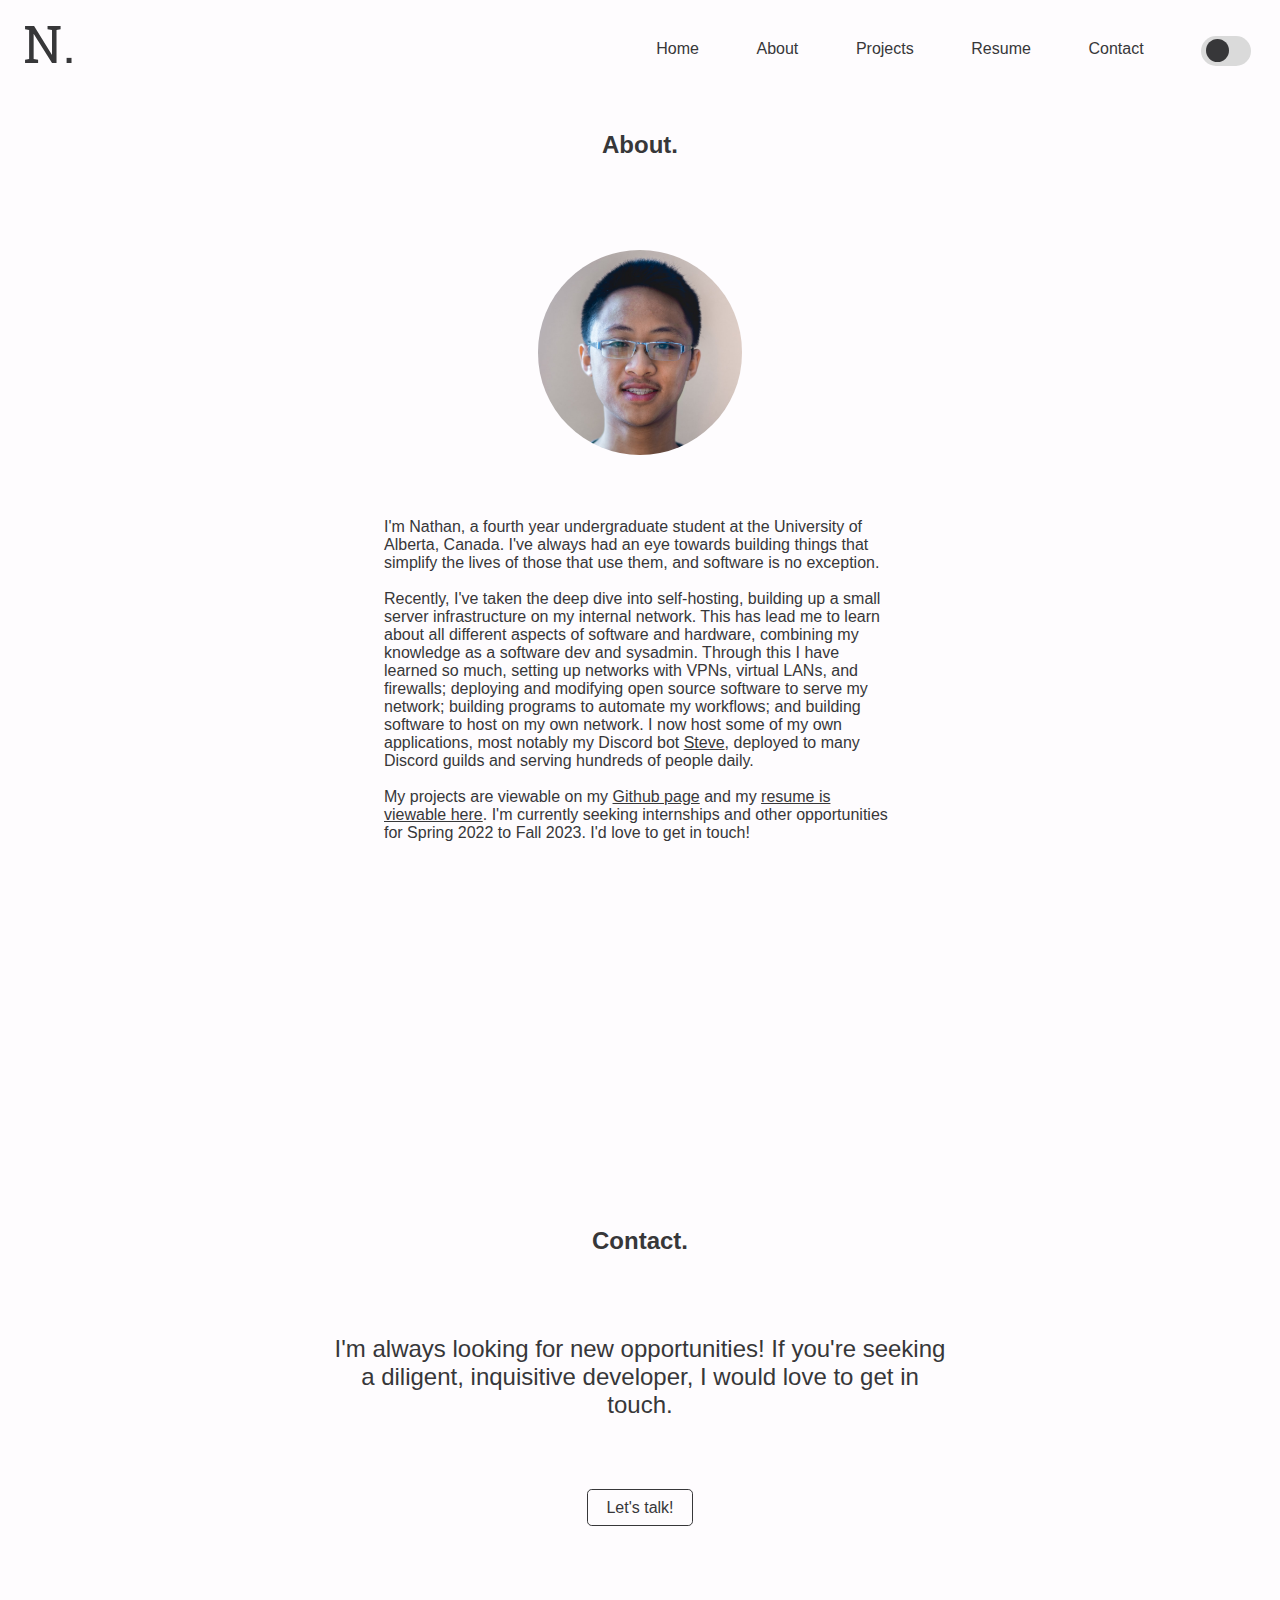
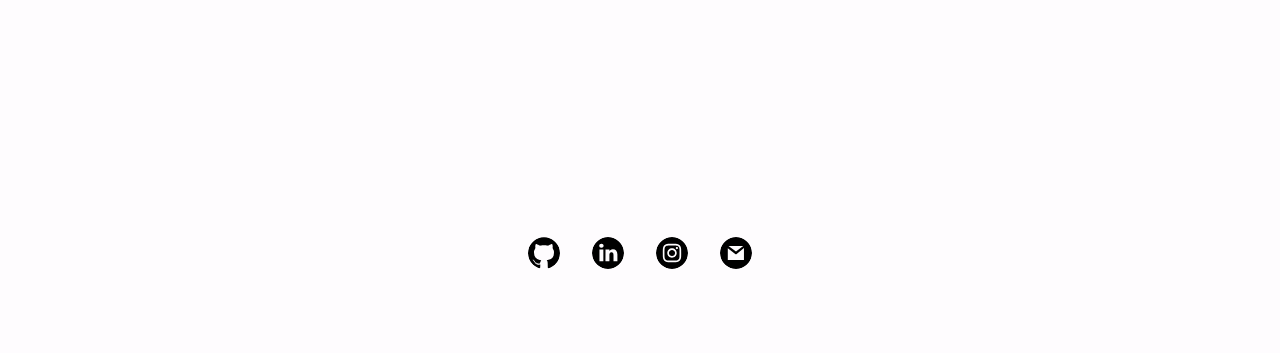
==== commit fa6508bc: "Fix: Page title alignment" ====
--- a/about.html
+++ b/about.html
@@ -44,7 +44,7 @@
     <div id="mainContent">
 
         <div id="about">
-            <h2>About.</h2>
+            <h2 class="page-title">About.</h2>
             <img id="profile-image" src="assets/images/profileRes.jpg" alt="Profile picture">
             <div id="aboutText">
                 <p></p>
@@ -76,7 +76,7 @@
         <div class="contact" id="contactResume">
             <h2>Contact.</h2>
             <p class="contactDesc">I'm always looking for new opportunities! If you're seeking a diligent, inquisitive
-                student intern for Spring 2022 to Fall 2023, I would love to get in touch.</p>
+                developer, I would love to get in touch.</p>
             <a class="letsTalkButton" href="mailto:nathan.ly.tang@gmail.com">Let's talk!</a>
         </div>
 
--- a/css/styles.css
+++ b/css/styles.css
@@ -64,6 +64,10 @@
     color: var(--description-color);
 }
 
+.page-title {
+    border: 1px solid var(--background-color);
+}
+
 /* Navigation Bar */
 
 .skipNavLink {
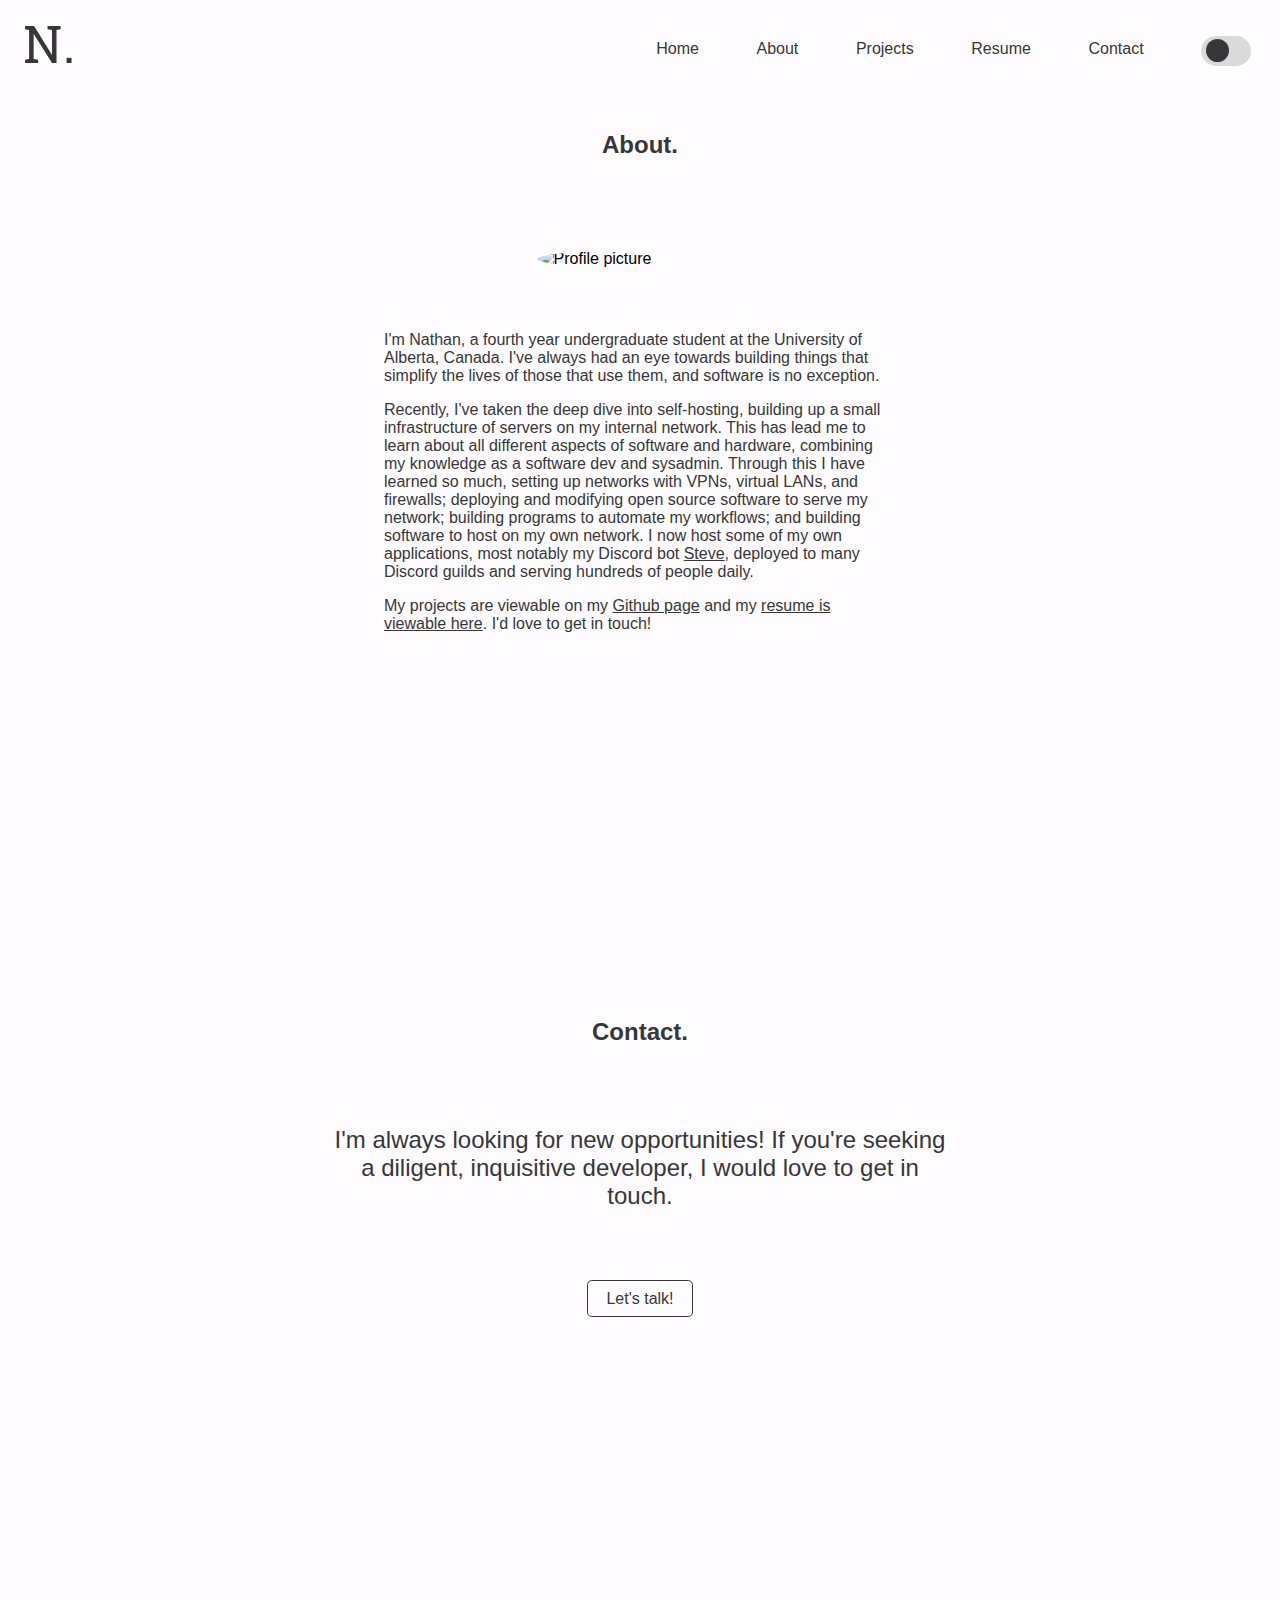
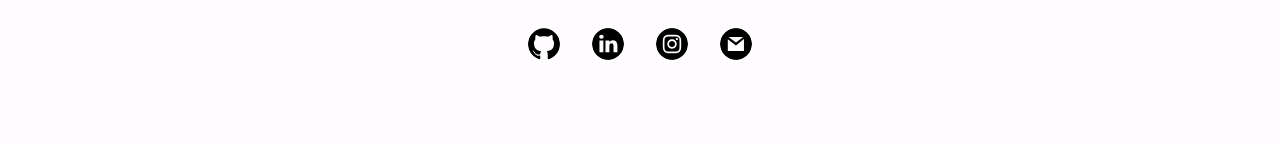
==== commit 2ace25a5: "Feat: Update descriptions" ====
--- a/about.html
+++ b/about.html
@@ -12,8 +12,7 @@
     <meta name="viewport" content="width=device-width, initial-scale=1.0">
 
     <meta name="title" content="About Nathan Tang">
-    <meta name="description"
-        content="Hi there! I'm Nathan, a computing science undergraduate and software developer in Edmonton, CA.">
+    <meta name="description" content="Hi there! I'm Nathan, a software engineer in Edmonton, CA.">
 
 </head>
 
@@ -45,29 +44,30 @@
 
         <div id="about">
             <h2 class="page-title">About.</h2>
-            <img id="profile-image" src="assets/images/profileRes.jpg" alt="Profile picture">
-            <div id="aboutText">
-                <p></p>
-                <p id="aboutDesc">I'm Nathan, a fourth year undergraduate student at the University of Alberta, Canada.
-                    I've
-                    always had an eye towards building things that simplify the lives of those that use them, and
-                    software
-                    is no exception. <br><br> Recently, I've taken the deep dive into self-hosting, building up a small
-                    server infrastructure on my internal network. This has lead me to learn about all different aspects
-                    of
-                    software and hardware, combining my knowledge as a software dev and sysadmin. Through this I have
+            <img id="profile-image" src="assets/images/profile2.jpg" alt="Profile picture">
+            <div id="aboutDesc">
+                <p>I'm Nathan, a fourth year undergraduate student at the University of Alberta, Canada. I've always had
+                    an eye towards building things that simplify the lives of those that use them, and software is no
+                    exception.
+                </p>
+                <p>
+                    Recently, I've taken the deep dive into self-hosting, building up a small infrastructure of servers on
+                    my internal network. This has lead me to learn about all different aspects of software and hardware,
+                    combining my knowledge as a software dev and sysadmin. Through this I have
                     learned so much, setting up networks with VPNs, virtual LANs, and firewalls; deploying and modifying
                     open source software to serve my network; building programs to automate my workflows; and building
                     software to host on my own network. I now host some of my own applications, most notably my Discord
                     bot
                     <a href="https://top.gg/bot/773117222380896276" target="_blank" rel="noopener noreferrer">Steve</a>,
                     deployed to many Discord
-                    guilds and serving hundreds of people daily. <br><br> My projects are viewable on my <a
-                        href="https://github.com/nathanlytang" target="_blank" rel="noopener noreferrer">Github page</a>
+                    guilds and serving hundreds of people daily.
+                </p>
+                <p>
+                    My projects are viewable on my <a href="https://github.com/nathanlytang" target="_blank"
+                        rel="noopener noreferrer">Github page</a>
                     and
                     my <a href="assets/Nathan Tang - Resume.pdf" target="_blank" rel="noopener noreferrer">resume is
-                        viewable here</a>. I'm currently seeking
-                    internships and other opportunities for Spring 2022 to Fall 2023. I'd love to get in touch!
+                        viewable here</a>. I'd love to get in touch!
                 </p>
             </div>
         </div>
--- a/css/styles.css
+++ b/css/styles.css
@@ -885,10 +885,10 @@
     }
 }
 
-#aboutText {
+/* #aboutText {
     width: 100%;
     margin: 0 auto;
-}
+} */
 
 
 
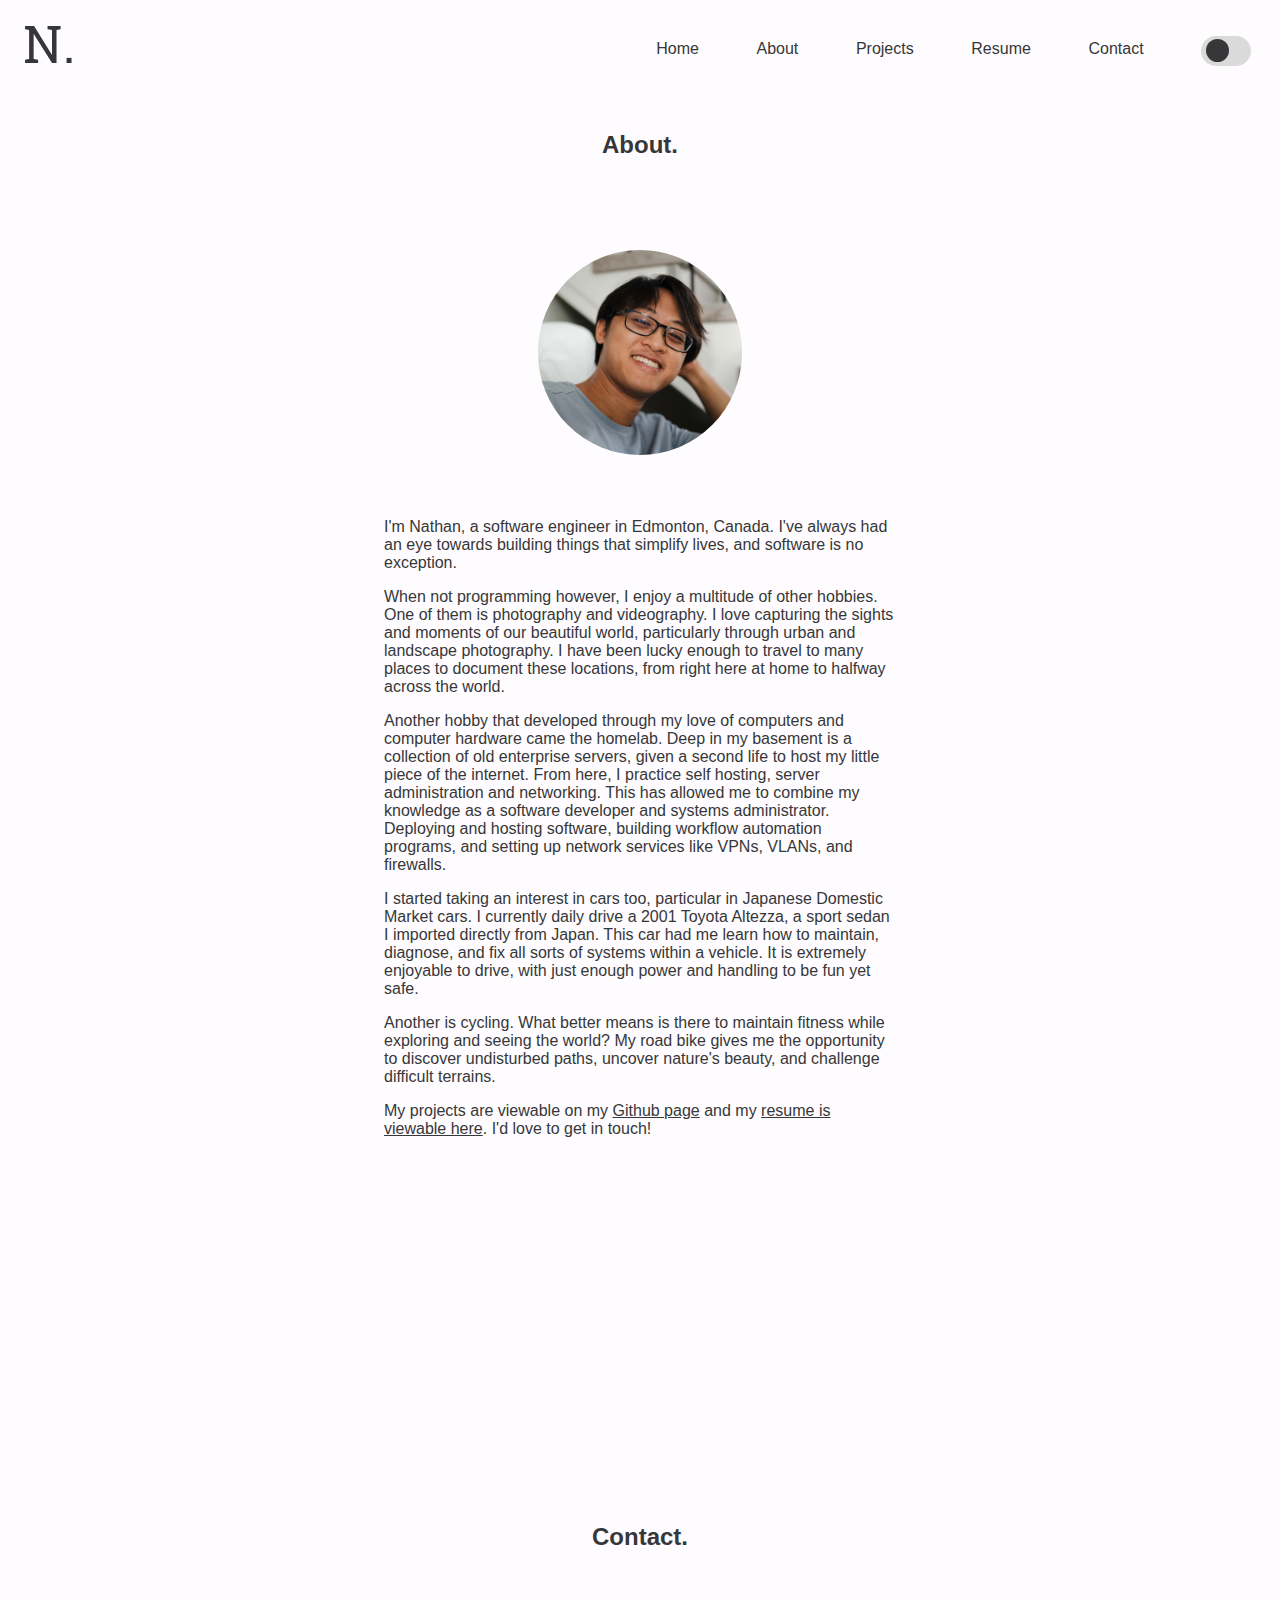
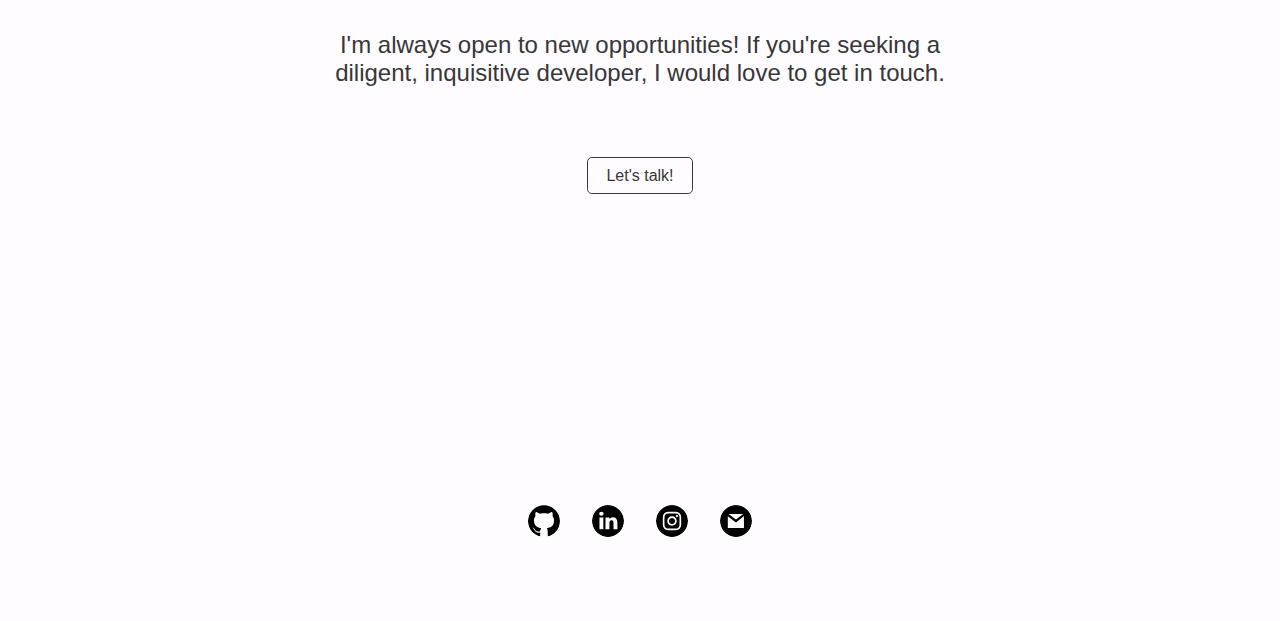
==== commit e59d1560: "Feat: update to current info, add new projects, start visuals page" ====
--- a/about.html
+++ b/about.html
@@ -27,6 +27,7 @@
                     <a href='index.html' class="navlink">Home</a>
                     <a href='about.html' class="navlink">About</a>
                     <a href='projects.html' class="navlink">Projects</a>
+                    <!-- <a href='visuals.html' class="navlink">Visuals</a> -->
                     <a href='resume.html' class="navlink">Resume</a>
                     <a href='index.html#contactIndex' class="navlink">Contact</a>
                     <label class="switch navlink" title="Toggle dark mode"><input id="toggle" type="checkbox"><span
@@ -44,14 +45,14 @@
 
         <div id="about">
             <h2 class="page-title">About.</h2>
-            <img id="profile-image" src="assets/images/profile2.jpg" alt="Profile picture">
+            <img id="profile-image" src="assets/images/profile3.jpg" alt="Profile picture">
             <div id="aboutDesc">
-                <p>I'm Nathan, a fourth year undergraduate student at the University of Alberta, Canada. I've always had
-                    an eye towards building things that simplify the lives of those that use them, and software is no
+                <p>I'm Nathan, a software engineer in Edmonton, Canada. I've always had
+                    an eye towards building things that simplify lives, and software is no
                     exception.
                 </p>
                 <p>
-                    Recently, I've taken the deep dive into self-hosting, building up a small infrastructure of servers on
+                    <!-- Recently, I've taken the deep dive into self-hosting, building up a small infrastructure of servers on
                     my internal network. This has lead me to learn about all different aspects of software and hardware,
                     combining my knowledge as a software dev and sysadmin. Through this I have
                     learned so much, setting up networks with VPNs, virtual LANs, and firewalls; deploying and modifying
@@ -60,7 +61,32 @@
                     bot
                     <a href="https://top.gg/bot/773117222380896276" target="_blank" rel="noopener noreferrer">Steve</a>,
                     deployed to many Discord
-                    guilds and serving hundreds of people daily.
+                    guilds and serving hundreds of people daily. -->
+                </p>
+                <p>
+                    When not programming however, I enjoy a multitude of other hobbies. One of them is photography and
+                    videography. I love capturing the sights and moments of our beautiful world, particularly through
+                    urban and landscape photography. I have been lucky enough to travel to many places to document these
+                    locations, from right here at home to halfway across the world.
+                </p>
+                <p>
+                    Another hobby that developed through my love of computers and computer hardware came the homelab.
+                    Deep in my basement is a collection of old enterprise servers, given a second life to host my little
+                    piece of the internet. From here, I practice self hosting, server administration and networking.
+                    This has allowed me to combine my knowledge as a software developer and systems administrator.
+                    Deploying and hosting software, building workflow automation programs, and setting up network
+                    services like VPNs, VLANs, and firewalls.
+                </p>
+                <p>
+                    I started taking an interest in cars too, particular in Japanese Domestic Market cars. I currently
+                    daily drive a 2001 Toyota Altezza, a sport sedan I imported directly from Japan. This car had me
+                    learn how to maintain, diagnose, and fix all sorts of systems within a vehicle. It is extremely
+                    enjoyable to drive, with just enough power and handling to be fun yet safe.
+                </p>
+                <p>
+                    Another is cycling. What better means is there to maintain fitness while exploring and seeing the
+                    world? My road bike gives me the opportunity to discover undisturbed paths, uncover nature's beauty,
+                    and challenge difficult terrains.
                 </p>
                 <p>
                     My projects are viewable on my <a href="https://github.com/nathanlytang" target="_blank"
@@ -75,7 +101,7 @@
 
         <div class="contact" id="contactResume">
             <h2>Contact.</h2>
-            <p class="contactDesc">I'm always looking for new opportunities! If you're seeking a diligent, inquisitive
+            <p class="contactDesc">I'm always open to new opportunities! If you're seeking a diligent, inquisitive
                 developer, I would love to get in touch.</p>
             <a class="letsTalkButton" href="mailto:nathan.ly.tang@gmail.com">Let's talk!</a>
         </div>
@@ -87,7 +113,7 @@
             title="GitHub"><img class="footerLogoImage" src="assets/images/GitHub-Mark-120px.svg" alt="Github"></a>
         <a target="_blank" rel="noopener noreferrer" class="footerLogo" href="https://www.linkedin.com/in/nathan-tang/"
             title="LinkedIn"><img class="footerLogoImage" src="assets/images/linkedin.svg" alt="Linkedin"></a>
-        <a target="_blank" rel="noopener noreferrer" class="footerLogo" href="https://instagram.com/nathanlytang/"
+        <a target="_blank" rel="noopener noreferrer" class="footerLogo" href="https://instagram.com/seenbynathan/"
             title="Instagram"><img class="footerLogoImage" src="assets/images/instagram.svg" alt="Instagram"></a>
         <a target="_blank" rel="noopener noreferrer" class="footerLogo" href="mailto:nathan.ly.tang@gmail.com"
             title="Email"><img class="footerLogoImage" src="assets/images/email.svg" alt="Email"></a>
--- a/css/styles.css
+++ b/css/styles.css
@@ -662,6 +662,7 @@
     display: block;
     margin: 2vh auto;
     box-shadow: 1px 1px 10px 1px var(--boxshadow);
+    max-width: 100%;
 }
 
 @media only screen and (max-width: 900px) {
@@ -892,6 +893,34 @@
 
 
 
+/* Visuals Page */
+
+@media only screen and (min-width: 1200px) {
+    #visualsDesc {
+        width: 40%;
+        margin: 7vh auto;
+        color: var(--description-color);
+    }
+}
+
+@media only screen and (min-width: 600px) and (max-width: 1200px) {
+    #visualsDesc {
+        width: 70%;
+        margin: 7vh auto;
+        color: var(--description-color);
+    }
+}
+
+@media only screen and (max-width: 600px) {
+    #visualsDesc {
+        width: 90%;
+        margin: 7vh auto;
+        color: var(--description-color);
+    }
+}
+
+
+
 /* Keyframe Animations */
 
 @-webkit-keyframes bounce {
